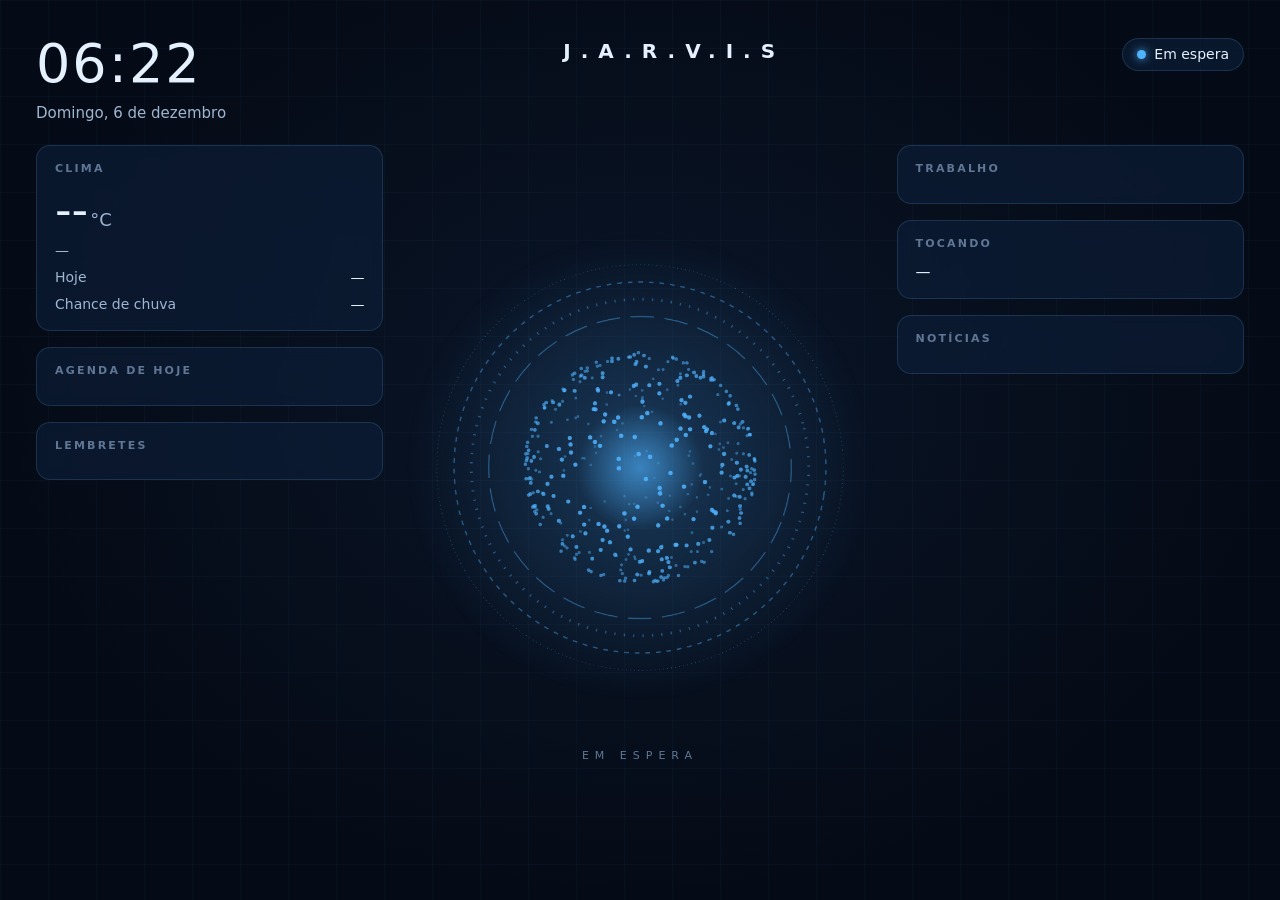
==== tela/index.html @ ed1e301d "Bom dia sem as melhorias; música volta a abrir no app do YouTube Music - tiradas as "melhorias desde" ====
<!doctype html>
<html lang="pt-BR">
<head>
<meta charset="utf-8">
<meta name="viewport" content="width=device-width, initial-scale=1">
<title>J.A.R.V.I.S</title>
<style>
  /* A tela do Jarvis. Servida por bin/tela.py em 127.0.0.1; pergunta /dados a cada meio segundo.
     Esfera no centro (a cor diz o estado), cartões em volta (acendem quando ele fala do assunto),
     legenda embaixo (a frase que está sendo falada). */
  :root {
    --fundo: #050b16;
    --fundo-2: #0a1528;
    --cartao: rgba(14, 32, 58, 0.62);
    --borda: rgba(110, 190, 255, 0.16);
    --texto: #e6f1ff;
    --texto-2: #9fb6d1;
    --texto-3: #5f7795;
    /* um tom por estado: é a única cor que significa alguma coisa na tela */
    --parado: #4fb3ff;
    --ouvindo: #2f8cff;
    --pensando: #f2b33d;
    --falando: #36d39a;
    --acento: var(--parado);
    --brilho: rgba(79, 179, 255, 0.35);
  }
  * { box-sizing: border-box; margin: 0; padding: 0; }
  html, body { height: 100%; }
  body {
    background: radial-gradient(ellipse at 50% 45%, var(--fundo-2) 0%, var(--fundo) 70%);
    color: var(--texto);
    font: 15px/1.35 "Inter", "Cantarell", "Ubuntu", system-ui, sans-serif;
    overflow: hidden;
    cursor: none;
  }
  body.ouvindo  { --acento: var(--ouvindo);  --brilho: rgba(47, 140, 255, 0.45); }
  body.pensando { --acento: var(--pensando); --brilho: rgba(242, 179, 61, 0.40); }
  body.falando  { --acento: var(--falando);  --brilho: rgba(54, 211, 154, 0.40); }

  /* grade fina de fundo, como um painel de instrumentos */
  body::before {
    content: ""; position: fixed; inset: 0; pointer-events: none;
    background-image: linear-gradient(rgba(110,190,255,.035) 1px, transparent 1px),
                      linear-gradient(90deg, rgba(110,190,255,.035) 1px, transparent 1px);
    background-size: 48px 48px;
  }

  .tela {
    position: relative; height: 100vh; padding: 28px 36px 24px;
    display: grid; gap: 22px;
    grid-template-columns: minmax(260px, 1fr) minmax(320px, 1.35fr) minmax(260px, 1fr);
    grid-template-rows: auto 1fr auto;
    grid-template-areas: "topo topo topo" "esq centro dir" "legenda legenda legenda";
  }

  /* topo: relógio à esquerda, nome no meio, estado à direita */
  .topo { grid-area: topo; display: flex; align-items: flex-start; justify-content: space-between; }
  .relogio .hora { font-size: 54px; font-weight: 200; letter-spacing: 2px; font-variant-numeric: tabular-nums; }
  .relogio .data { color: var(--texto-2); margin-top: 2px; }
  .marca { text-align: center; letter-spacing: 10px; font-weight: 300; font-size: 20px; color: var(--texto-2); padding-top: 10px; }
  .marca b { color: var(--texto); font-weight: 600; }
  .situacao { text-align: right; padding-top: 10px; }
  .chip {
    display: inline-flex; align-items: center; gap: 8px; padding: 6px 14px; border-radius: 999px;
    border: 1px solid var(--borda); background: var(--cartao); color: var(--texto); font-size: 14px;
  }
  .chip i { width: 9px; height: 9px; border-radius: 50%; background: var(--acento); box-shadow: 0 0 10px var(--acento); }
  .situacao .sub { color: var(--texto-3); font-size: 13px; margin-top: 6px; }

  .coluna { display: flex; flex-direction: column; gap: 16px; min-height: 0; }
  .esq { grid-area: esq; } .dir { grid-area: dir; }

  /* cartões */
  .cartao {
    position: relative; padding: 16px 18px; border-radius: 14px; background: var(--cartao);
    border: 1px solid var(--borda); backdrop-filter: blur(6px);
    transition: border-color .4s, box-shadow .4s, transform .4s, opacity .4s;
  }
  .cartao h3 {
    font-size: 11px; font-weight: 600; letter-spacing: 2.2px; text-transform: uppercase;
    color: var(--texto-3); margin-bottom: 10px; display: flex; justify-content: space-between;
  }
  .cartao.aceso { border-color: var(--acento); box-shadow: 0 0 0 1px var(--acento), 0 0 28px var(--brilho); transform: scale(1.025); }
  .cartao.vazio { opacity: .55; }
  .numero { font-size: 46px; font-weight: 200; line-height: 1; font-variant-numeric: tabular-nums; }
  .numero small { font-size: 18px; color: var(--texto-2); margin-left: 2px; }
  .linha { display: flex; justify-content: space-between; gap: 12px; color: var(--texto-2); margin-top: 8px; font-size: 14px; }
  .linha b { color: var(--texto); font-weight: 500; }
  ul.lista { list-style: none; display: flex; flex-direction: column; gap: 8px; }
  ul.lista li { color: var(--texto-2); font-size: 14px; display: flex; gap: 10px; }
  ul.lista li .h { color: var(--texto); font-variant-numeric: tabular-nums; min-width: 44px; }
  ul.lista li.agora .h::after { content: " ●"; color: var(--acento); }
  .noticia { color: var(--texto); font-size: 14px; padding: 8px 0; border-top: 1px solid var(--borda); }
  .noticia:first-of-type { border-top: 0; padding-top: 0; }
  .noticia span { display: block; color: var(--texto-3); font-size: 11px; letter-spacing: 1.5px; text-transform: uppercase; margin-bottom: 2px; }
  .musica { color: var(--texto); font-size: 15px; }
  .musica .onde { color: var(--texto-3); font-size: 12px; margin-top: 4px; }

  /* centro: a esfera */
  .centro { grid-area: centro; position: relative; display: grid; place-items: center; min-height: 0; }
  canvas#esfera { width: min(100%, 58vh); aspect-ratio: 1; }
  .rotulo-centro {
    position: absolute; bottom: 4%; left: 0; right: 0; text-align: center;
    color: var(--texto-3); font-size: 11px; letter-spacing: 6px; text-transform: uppercase;
  }

  /* legenda: a frase que ele está falando */
  .legenda {
    grid-area: legenda; min-height: 64px; display: grid; place-items: center; text-align: center;
    font-size: 26px; font-weight: 300; color: var(--texto); padding: 0 10%;
    text-shadow: 0 0 18px rgba(0,0,0,.6); transition: opacity .3s;
  }
  .legenda.some { opacity: 0; }

  @media (max-width: 900px) {
    .tela { grid-template-columns: 1fr; grid-template-areas: "topo" "centro" "esq" "dir" "legenda"; overflow-y: auto; height: auto; }
    body { overflow: auto; }
  }
  @media (prefers-reduced-motion: reduce) { .cartao { transition: none; } }
</style>
</head>
<body>
<div class="tela">
  <header class="topo">
    <div class="relogio"><div class="hora" id="hora">--:--</div><div class="data" id="data"></div></div>
    <div class="marca"><b>J.A.R.V.I.S</b></div>
    <div class="situacao">
      <span class="chip"><i></i><span id="estado">Em espera</span></span>
      <div class="sub" id="escuta"></div>
    </div>
  </header>

  <section class="coluna esq">
    <article class="cartao" id="c-clima" data-assunto="clima">
      <h3><span>Clima</span><span id="cidade"></span></h3>
      <div class="numero" id="temp">--<small>°C</small></div>
      <div class="linha"><span id="ceu">—</span></div>
      <div class="linha"><span>Hoje</span><b id="minmax">—</b></div>
      <div class="linha"><span>Chance de chuva</span><b id="chuva">—</b></div>
    </article>
    <article class="cartao" id="c-agenda" data-assunto="agenda">
      <h3><span>Agenda de hoje</span></h3>
      <ul class="lista" id="reunioes"></ul>
    </article>
    <article class="cartao" id="c-lembretes" data-assunto="lembretes">
      <h3><span>Lembretes</span></h3>
      <ul class="lista" id="lembretes"></ul>
    </article>
  </section>

  <section class="centro">
    <canvas id="esfera" width="800" height="800" aria-hidden="true"></canvas>
    <div class="rotulo-centro" id="rotulo">em espera</div>
  </section>

  <section class="coluna dir">
    <article class="cartao" id="c-trabalho" data-assunto="trabalho">
      <h3><span>Trabalho</span></h3>
      <ul class="lista" id="trabalho"></ul>
    </article>
    <article class="cartao" id="c-musica" data-assunto="musica">
      <h3><span>Tocando</span></h3>
      <div class="musica" id="musica">—</div>
    </article>
    <article class="cartao" id="c-noticias" data-assunto="noticias">
      <h3><span>Notícias</span><span id="melhorias"></span></h3>
      <div id="noticias"></div>
    </article>
  </section>

  <footer class="legenda some" id="legenda"></footer>
</div>

<script>
// ------------------------------------------------------------------ dados
const NOMES = { parado: "Em espera", ouvindo: "Ouvindo", pensando: "Pensando", falando: "Falando" };
// o assunto da frase falada acende o cartão; a ordem importa (a primeira que casar ganha)
const ASSUNTOS = [
  ["clima", /\b(graus?|chuva|chover|clima|temperatura|c[eé]u|nublad|ensolarad|garoa|frio|calor|guarda-chuva)/i],
  ["agenda", /\b(reuni[aã]o|reuni[õo]es|daily|planning|review|agenda|compromisso)/i],
  ["trabalho", /\b(MR|merge|thread|threads|gitlab|tarefa|tarefas|issue)/i],
  ["musica", /\b(tocando|m[uú]sica|playlist|faixa|volume)/i],
  ["noticias", /\b(not[ií]cias?|manchete|melhorias?)/i],
  ["lembretes", /\b(lembrete|lembrar|lembro|rotina)/i],
];
const $ = (id) => document.getElementById(id);
let estado = "parado";

function texto(el, valor) { if (el.textContent !== valor) el.textContent = valor; }

function lista(el, itens, vazio) {
  const html = itens.length ? itens.join("") : `<li>${vazio}</li>`;
  if (el.innerHTML !== html) el.innerHTML = html;
  el.closest(".cartao").classList.toggle("vazio", !itens.length);
}

const esc = (s) => String(s ?? "").replace(/[&<>"]/g, (c) => ({ "&": "&amp;", "<": "&lt;", ">": "&gt;", '"': "&quot;" }[c]));

function desenhar(d) {
  estado = d.estado in NOMES ? d.estado : "parado";
  document.body.className = estado;
  texto($("estado"), NOMES[estado]);
  texto($("rotulo"), estado === "parado" ? "em espera" : NOMES[estado].toLowerCase());
  texto($("escuta"), d.escuta ? "diga “Ei Jarvis”" : "escuta desligada — use o Insert");

  // legenda e cartão aceso
  const frase = estado === "falando" ? d.detalhe : "";
  texto($("legenda"), frase);
  $("legenda").classList.toggle("some", !frase);
  const assunto = frase ? (ASSUNTOS.find(([, re]) => re.test(frase)) || [null])[0] : null;
  document.querySelectorAll(".cartao").forEach((c) => c.classList.toggle("aceso", c.dataset.assunto === assunto));

  // clima
  if (d.clima) {
    const a = d.clima.agora, dia = d.clima.dias;
    texto($("cidade"), d.clima.cidade || "");
    $("temp").innerHTML = `${Math.round(a.temperature_2m)}<small>°C</small>`;
    texto($("ceu"), CEU[a.weather_code] || "");
    texto($("minmax"), `${Math.round(dia.temperature_2m_min[0])}° – ${Math.round(dia.temperature_2m_max[0])}°`);
    texto($("chuva"), `${dia.precipitation_probability_max[0]}%`);
  }
  lista($("reunioes"), (d.reunioes || []).map((r) =>
    `<li class="${r.agora ? "agora" : ""}"><span class="h">${esc(r.hora)}</span><span>${esc(r.titulo)}</span></li>`),
    "Nenhuma reunião pela frente");
  lista($("lembretes"), (d.lembretes || []).slice(0, 4).map((l) => {
    const [desc, quando] = l.split(" — ").length > 1 ? [l.slice(0, l.lastIndexOf(" — ")), l.slice(l.lastIndexOf(" — ") + 3)] : [l, ""];
    return `<li><span class="h">${esc(quando.split(" ").pop())}</span><span>${esc(desc.replace(/^(Lembrete|Rotina( \(comando\))?): /, ""))}</span></li>`;
  }), "Nenhum lembrete");
  // "MR 202 (3 thread(s) aberta(s), 1 na vez dele)" é o texto para o Claude; aqui, mais curto
  const mr = (t) => t.replace(/^MR (\d+) \((\d+) thread\(s\) aberta\(s\), (\d+) na vez dele\)$/, (_, n, a, v) =>
    `MR ${n} · ${a === "0" ? "sem threads abertas" : `${a} thread${a === "1" ? "" : "s"} aberta${a === "1" ? "" : "s"}`}${v !== "0" ? ` · ${v} esperando você` : ""}`);
  const trabalho = [...(d.mrs || []).map(mr), ...(d.reviews || []).map((r) => "Review: " + r), ...(d.tarefas || []).slice(0, 3)]
    .map((t) => `<li><span>${esc(t.replace(/ — \S+ \d{4}-\d\d-\d\d$/, ""))}</span></li>`);
  lista($("trabalho"), trabalho, "Nada pendente");
  const m = (d.tocando || "").replace(/^Está tocando /, "").replace(/^Está pausado: /, "⏸ ");
  const onde = m.match(/ no (YouTube Music|Chrome|YouTube)\.?$/);
  $("musica").innerHTML = m && !/^Não tem nada/.test(m)
    ? `${esc(m.replace(/ no (YouTube Music|Chrome|YouTube)\.?$/, ""))}<div class="onde">${esc(onde ? onde[1] : "")}</div>`
    : `<span style="color:var(--texto-3)">Nada tocando</span>`;
  const ns = (d.noticias || []).map((n) => `<div class="noticia"><span>${esc(n.tema)}</span>${esc(n.titulo)}</div>`).join("");
  if ($("noticias").innerHTML !== ns) $("noticias").innerHTML = ns || `<div class="noticia" style="color:var(--texto-3)">Sem notícias</div>`;
  texto($("melhorias"), "");
}

const CEU = { 0: "Céu limpo", 1: "Quase sem nuvens", 2: "Parcialmente nublado", 3: "Nublado", 45: "Neblina", 48: "Neblina",
  51: "Garoa fraca", 53: "Garoa", 55: "Garoa forte", 61: "Chuva fraca", 63: "Chuva", 65: "Chuva forte", 80: "Pancadas de chuva",
  81: "Pancadas de chuva", 82: "Temporal", 95: "Tempestade", 96: "Tempestade com granizo", 99: "Tempestade com granizo" };

async function buscar() {
  try {
    const r = await fetch("/dados", { cache: "no-store" });
    desenhar(await r.json());
  } catch (e) { /* servidor reiniciando: tenta de novo no próximo ciclo */ }
}
setInterval(buscar, 500);
buscar();

function relogio() {
  const agora = new Date();
  texto($("hora"), agora.toLocaleTimeString("pt-BR", { hour: "2-digit", minute: "2-digit" }));
  const data = agora.toLocaleDateString("pt-BR", { weekday: "long", day: "numeric", month: "long" });
  texto($("data"), data.charAt(0).toUpperCase() + data.slice(1));
}
setInterval(relogio, 1000);
relogio();

// ------------------------------------------------------------------ a esfera
// Anéis girando e uma nuvem de pontos numa esfera. Cada estado muda velocidade, cor e "respiração":
// parado respira devagar; ouvindo abre ondas; pensando gira rápido; falando pulsa como uma voz.
const cv = $("esfera"), ctx = cv.getContext("2d");
const W = cv.width, C = W / 2;
const PONTOS = Array.from({ length: 420 }, () => {
  const u = Math.random() * 2 - 1, t = Math.random() * Math.PI * 2;
  return [Math.sqrt(1 - u * u) * Math.cos(t), Math.sqrt(1 - u * u) * Math.sin(t), u];
});
const ANEIS = [ [0.86, 0.9, 1.2, [8, 10]], [0.78, -1.4, 2.4, [2, 14]], [0.70, 2.2, 1.0, [40, 18]], [0.94, -0.5, 0.8, [1, 6]] ];
const VEL = { parado: 0.25, ouvindo: 0.6, pensando: 1.8, falando: 0.9 };
let fase = 0, energia = 0, ondas = [];

function cor(alpha) {
  const hex = getComputedStyle(document.body).getPropertyValue("--acento").trim() || "#4fb3ff";
  const n = parseInt(hex.slice(1), 16);
  return `rgba(${n >> 16},${(n >> 8) & 255},${n & 255},${alpha})`;
}

function quadro(t) {
  const reduzir = matchMedia("(prefers-reduced-motion: reduce)").matches;
  const v = reduzir ? 0.05 : VEL[estado];
  fase += 0.012 * v;
  const alvo = estado === "falando" ? 0.55 + 0.45 * Math.abs(Math.sin(t / 110) * Math.sin(t / 47))
             : estado === "ouvindo" ? 0.5 : estado === "pensando" ? 0.35 : 0.12 + 0.06 * Math.sin(t / 900);
  energia += (alvo - energia) * 0.15;
  if (estado === "ouvindo" && !reduzir && Math.random() < 0.03) ondas.push(0);

  ctx.clearRect(0, 0, W, W);
  // halo
  const halo = ctx.createRadialGradient(C, C, W * 0.05, C, C, W * 0.5);
  halo.addColorStop(0, cor(0.18 + energia * 0.25));
  halo.addColorStop(1, cor(0));
  ctx.fillStyle = halo;
  ctx.fillRect(0, 0, W, W);

  // ondas de "ouvindo"
  ondas = ondas.filter((r) => r < 1);
  ondas.forEach((r, i) => {
    ctx.beginPath(); ctx.arc(C, C, W * (0.3 + r * 0.2), 0, Math.PI * 2);
    ctx.strokeStyle = cor(0.5 * (1 - r)); ctx.lineWidth = 2; ctx.stroke();
    ondas[i] = r + 0.012;
  });

  // anéis
  ANEIS.forEach(([raio, sentido, largura, traco]) => {
    ctx.save(); ctx.translate(C, C); ctx.rotate(fase * sentido);
    ctx.setLineDash(traco); ctx.beginPath(); ctx.arc(0, 0, W * 0.5 * raio * 0.92, 0, Math.PI * 2);
    ctx.strokeStyle = cor(0.35 + energia * 0.4); ctx.lineWidth = largura * 2; ctx.stroke(); ctx.restore();
  });

  // esfera de pontos
  const R = W * 0.24 * (1 + energia * 0.12);
  const ca = Math.cos(fase * 1.3), sa = Math.sin(fase * 1.3), cb = Math.cos(0.4), sb = Math.sin(0.4);
  for (const [x, y, z] of PONTOS) {
    const x1 = x * ca - z * sa, z1 = x * sa + z * ca;
    const y2 = y * cb - z1 * sb, z2 = y * sb + z1 * cb;
    const p = (z2 + 1.6) / 2.6;
    ctx.beginPath(); ctx.arc(C + x1 * R, C + y2 * R, 1.6 + p * 2.2, 0, Math.PI * 2);
    ctx.fillStyle = cor(0.15 + p * 0.75); ctx.fill();
  }
  // núcleo
  const nucleo = ctx.createRadialGradient(C, C, 0, C, C, R * 0.55);
  nucleo.addColorStop(0, cor(0.55 + energia * 0.4)); nucleo.addColorStop(1, cor(0));
  ctx.fillStyle = nucleo; ctx.beginPath(); ctx.arc(C, C, R * 0.55, 0, Math.PI * 2); ctx.fill();
  requestAnimationFrame(quadro);
}
requestAnimationFrame(quadro);
</script>
</body>
</html>
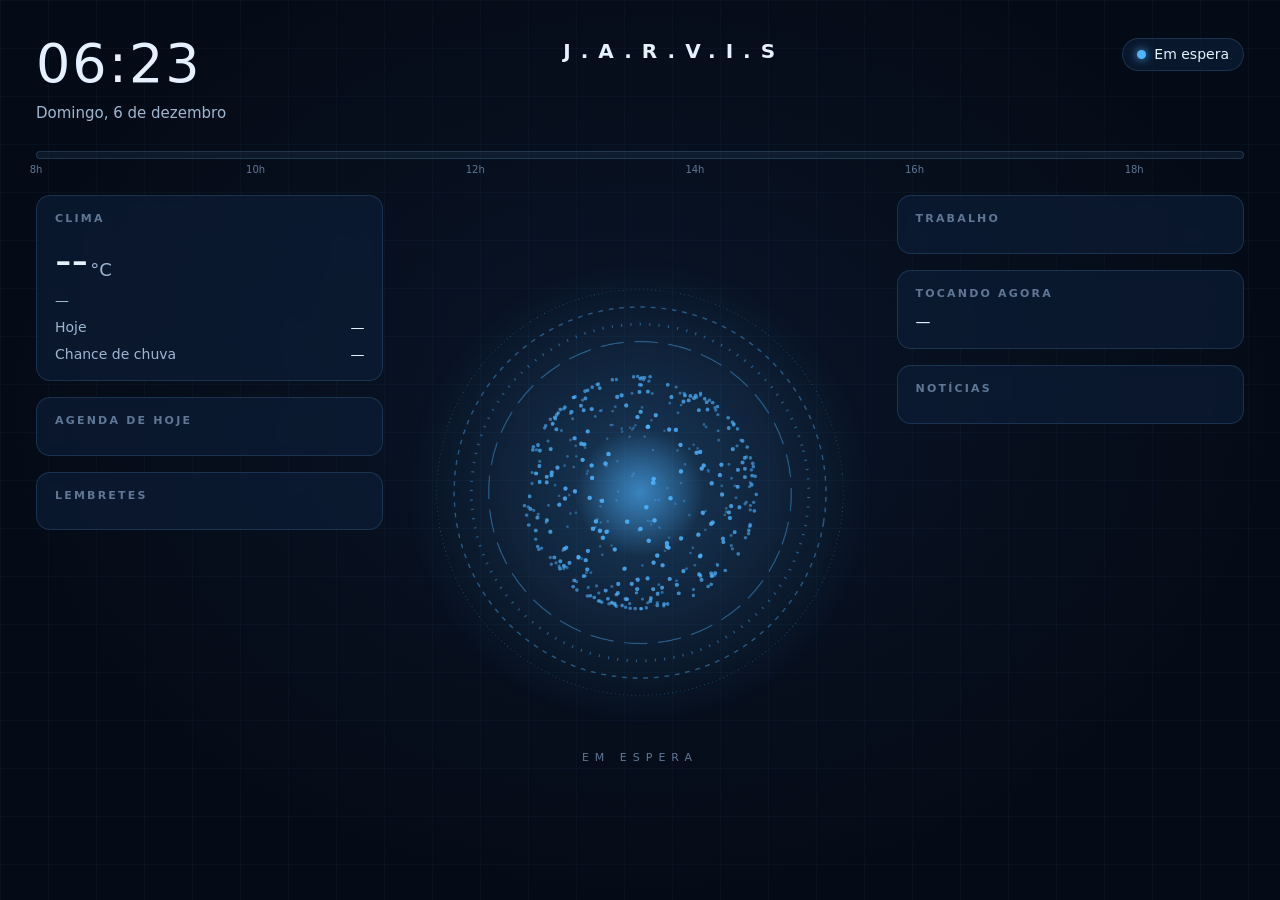
==== commit 2b5996eb: "Tela: esfera com o som real, Spotify com capa, contagem e linha do tempo - esfera: falar.py grava a " ====
--- a/tela/index.html
+++ b/tela/index.html
@@ -49,8 +49,8 @@
     position: relative; height: 100vh; padding: 28px 36px 24px;
     display: grid; gap: 22px;
     grid-template-columns: minmax(260px, 1fr) minmax(320px, 1.35fr) minmax(260px, 1fr);
-    grid-template-rows: auto 1fr auto;
-    grid-template-areas: "topo topo topo" "esq centro dir" "legenda legenda legenda";
+    grid-template-rows: auto auto 1fr auto;
+    grid-template-areas: "topo topo topo" "linha linha linha" "esq centro dir" "legenda legenda legenda";
   }
 
   /* topo: relógio à esquerda, nome no meio, estado à direita */
@@ -80,7 +80,9 @@
     font-size: 11px; font-weight: 600; letter-spacing: 2.2px; text-transform: uppercase;
     color: var(--texto-3); margin-bottom: 10px; display: flex; justify-content: space-between;
   }
-  .cartao.aceso { border-color: var(--acento); box-shadow: 0 0 0 1px var(--acento), 0 0 28px var(--brilho); transform: scale(1.025); }
+  .cartao.aceso { border-color: var(--acento); box-shadow: 0 0 0 1px var(--acento), 0 0 28px var(--brilho); transform: scale(1.04); }
+  /* enquanto ele fala de um assunto, os outros cartões recuam */
+  body.foco .cartao:not(.aceso) { opacity: .38; filter: saturate(.5); }
   .cartao.vazio { opacity: .55; }
   .numero { font-size: 46px; font-weight: 200; line-height: 1; font-variant-numeric: tabular-nums; }
   .numero small { font-size: 18px; color: var(--texto-2); margin-left: 2px; }
@@ -95,6 +97,33 @@
   .noticia span { display: block; color: var(--texto-3); font-size: 11px; letter-spacing: 1.5px; text-transform: uppercase; margin-bottom: 2px; }
   .musica { color: var(--texto); font-size: 15px; }
   .musica .onde { color: var(--texto-3); font-size: 12px; margin-top: 4px; }
+  /* tocando agora (Spotify): capa, música, progresso e a próxima */
+  .faixa { display: flex; gap: 12px; align-items: center; }
+  .faixa img { width: 64px; height: 64px; border-radius: 8px; object-fit: cover; box-shadow: 0 4px 18px rgba(0,0,0,.45); }
+  .faixa .t { color: var(--texto); font-size: 15px; font-weight: 500; line-height: 1.25; }
+  .faixa .a { color: var(--texto-2); font-size: 13px; margin-top: 2px; }
+  .barra { height: 3px; border-radius: 2px; background: rgba(110,190,255,.15); margin-top: 12px; overflow: hidden; }
+  .barra i { display: block; height: 100%; width: 0; background: var(--acento); transition: width .9s linear; }
+  .tempos { display: flex; justify-content: space-between; color: var(--texto-3); font-size: 11px; margin-top: 4px; font-variant-numeric: tabular-nums; }
+  .seguir { color: var(--texto-3); font-size: 12px; margin-top: 8px; white-space: nowrap; overflow: hidden; text-overflow: ellipsis; }
+
+  /* próxima reunião, embaixo do nome */
+  .contagem { margin-top: 8px; font-size: 13px; letter-spacing: 1px; color: var(--texto-2); }
+  .contagem b { color: var(--texto); font-weight: 500; }
+  body.reuniao-perto .contagem b { color: var(--alerta); }
+  :root { --alerta: #ff8a4c; }
+
+  /* linha do tempo do dia: reuniões, livres e o agora */
+  .linha-tempo { grid-area: linha; position: relative; height: 34px; margin-top: -6px; }
+  body.sem-linha .linha-tempo { display: none; }
+  .trilho { position: absolute; left: 0; right: 0; top: 12px; height: 8px; border-radius: 4px; background: rgba(110,190,255,.08); border: 1px solid var(--borda); }
+  .trilho .passado { position: absolute; left: 0; top: 0; bottom: 0; border-radius: 4px 0 0 4px; background: rgba(110,190,255,.10); }
+  .trilho .bloco { position: absolute; top: -3px; bottom: -3px; border-radius: 4px; background: var(--acento); opacity: .75; box-shadow: 0 0 10px var(--brilho); }
+  .trilho .bloco.foi { opacity: .3; box-shadow: none; }
+  .trilho .agora { position: absolute; top: -7px; bottom: -7px; width: 2px; background: var(--texto); box-shadow: 0 0 8px var(--texto); }
+  .marcas { position: absolute; left: 0; right: 0; top: 24px; height: 12px; color: var(--texto-3); font-size: 10px; font-variant-numeric: tabular-nums; }
+  .marcas span { position: absolute; transform: translateX(-50%); }
+  .rotulo-bloco { position: absolute; top: -4px; transform: translateX(-50%); font-size: 10px; color: var(--texto-2); white-space: nowrap; }
 
   /* centro: a esfera */
   .centro { grid-area: centro; position: relative; display: grid; place-items: center; min-height: 0; }
@@ -113,7 +142,7 @@
   .legenda.some { opacity: 0; }
 
   @media (max-width: 900px) {
-    .tela { grid-template-columns: 1fr; grid-template-areas: "topo" "centro" "esq" "dir" "legenda"; overflow-y: auto; height: auto; }
+    .tela { grid-template-columns: 1fr; grid-template-areas: "topo" "linha" "centro" "esq" "dir" "legenda"; overflow-y: auto; height: auto; }
     body { overflow: auto; }
   }
   @media (prefers-reduced-motion: reduce) { .cartao { transition: none; } }
@@ -123,12 +152,14 @@
 <div class="tela">
   <header class="topo">
     <div class="relogio"><div class="hora" id="hora">--:--</div><div class="data" id="data"></div></div>
-    <div class="marca"><b>J.A.R.V.I.S</b></div>
+    <div class="marca"><b>J.A.R.V.I.S</b><div class="contagem" id="contagem"></div></div>
     <div class="situacao">
       <span class="chip"><i></i><span id="estado">Em espera</span></span>
       <div class="sub" id="escuta"></div>
     </div>
   </header>
+
+  <div class="linha-tempo" id="linha-tempo"><div class="trilho" id="trilho"></div><div class="marcas" id="marcas"></div></div>
 
   <section class="coluna esq">
     <article class="cartao" id="c-clima" data-assunto="clima">
@@ -159,7 +190,13 @@
       <ul class="lista" id="trabalho"></ul>
     </article>
     <article class="cartao" id="c-musica" data-assunto="musica">
-      <h3><span>Tocando</span></h3>
+      <h3><span>Tocando agora</span><span id="m-onde"></span></h3>
+      <div id="m-spotify" hidden>
+        <div class="faixa"><img id="m-capa" alt=""><div><div class="t" id="m-titulo"></div><div class="a" id="m-artista"></div></div></div>
+        <div class="barra"><i id="m-barra"></i></div>
+        <div class="tempos"><span id="m-pos"></span><span id="m-dur"></span></div>
+        <div class="seguir" id="m-proxima"></div>
+      </div>
       <div class="musica" id="musica">—</div>
     </article>
     <article class="cartao" id="c-noticias" data-assunto="noticias">
@@ -179,12 +216,22 @@
   ["clima", /\b(graus?|chuva|chover|clima|temperatura|c[eé]u|nublad|ensolarad|garoa|frio|calor|guarda-chuva)/i],
   ["agenda", /\b(reuni[aã]o|reuni[õo]es|daily|planning|review|agenda|compromisso)/i],
   ["trabalho", /\b(MR|merge|thread|threads|gitlab|tarefa|tarefas|issue)/i],
-  ["musica", /\b(tocando|m[uú]sica|playlist|faixa|volume)/i],
+  ["musica", /\b(tocando|m[uú]sica|playlist|faixa|volume|ouvir|tocar)/i],
   ["noticias", /\b(not[ií]cias?|manchete|melhorias?)/i],
   ["lembretes", /\b(lembrete|lembrar|lembro|rotina)/i],
 ];
 const $ = (id) => document.getElementById(id);
 let estado = "parado";
+// o assunto fica aceso entre uma frase e outra (as notícias não repetem "notícia" a cada manchete);
+// dentro das notícias, só a música (a oferta do fim do bom dia) troca o assunto
+let assuntoFixo = null, ultimaFala = 0, dados = {}, musicaAtual = null;
+const SEM_LINHA = new URLSearchParams(location.search).has("sem-linha");
+
+function classesDoCorpo() {
+  const perto = document.body.dataset.perto === "1";
+  document.body.className = [estado, assuntoFixo ? "foco" : "", perto ? "reuniao-perto" : "", SEM_LINHA ? "sem-linha" : ""]
+    .filter(Boolean).join(" ");
+}
 
 function texto(el, valor) { if (el.textContent !== valor) el.textContent = valor; }
 
@@ -197,8 +244,8 @@
 const esc = (s) => String(s ?? "").replace(/[&<>"]/g, (c) => ({ "&": "&amp;", "<": "&lt;", ">": "&gt;", '"': "&quot;" }[c]));
 
 function desenhar(d) {
+  dados = d;
   estado = d.estado in NOMES ? d.estado : "parado";
-  document.body.className = estado;
   texto($("estado"), NOMES[estado]);
   texto($("rotulo"), estado === "parado" ? "em espera" : NOMES[estado].toLowerCase());
   texto($("escuta"), d.escuta ? "diga “Ei Jarvis”" : "escuta desligada — use o Insert");
@@ -207,8 +254,16 @@
   const frase = estado === "falando" ? d.detalhe : "";
   texto($("legenda"), frase);
   $("legenda").classList.toggle("some", !frase);
-  const assunto = frase ? (ASSUNTOS.find(([, re]) => re.test(frase)) || [null])[0] : null;
-  document.querySelectorAll(".cartao").forEach((c) => c.classList.toggle("aceso", c.dataset.assunto === assunto));
+  if (frase) {
+    const candidatos = ASSUNTOS.filter(([nome]) => assuntoFixo !== "noticias" || nome === "musica");
+    const achado = candidatos.find(([, re]) => re.test(frase));
+    if (achado) assuntoFixo = achado[0];
+    ultimaFala = Date.now();
+  } else if (Date.now() - ultimaFala > 2500) {
+    assuntoFixo = null;
+  }
+  document.querySelectorAll(".cartao").forEach((c) => c.classList.toggle("aceso", c.dataset.assunto === assuntoFixo));
+  classesDoCorpo();
 
   // clima
   if (d.clima) {
@@ -232,6 +287,19 @@
   const trabalho = [...(d.mrs || []).map(mr), ...(d.reviews || []).map((r) => "Review: " + r), ...(d.tarefas || []).slice(0, 3)]
     .map((t) => `<li><span>${esc(t.replace(/ — \S+ \d{4}-\d\d-\d\d$/, ""))}</span></li>`);
   lista($("trabalho"), trabalho, "Nada pendente");
+  musicaAtual = d.musica;
+  $("m-spotify").hidden = !d.musica;
+  $("musica").hidden = !!d.musica;
+  if (d.musica) {
+    if ($("m-capa").getAttribute("src") !== d.musica.capa) $("m-capa").src = d.musica.capa;
+    texto($("m-titulo"), (d.musica.tocando ? "" : "⏸ ") + d.musica.titulo);
+    texto($("m-artista"), d.musica.artista);
+    texto($("m-proxima"), d.musica.proxima ? `A seguir: ${d.musica.proxima}` : "");
+    texto($("m-onde"), "Spotify");
+    progresso();
+  } else {
+    texto($("m-onde"), "");
+  }
   const m = (d.tocando || "").replace(/^Está tocando /, "").replace(/^Está pausado: /, "⏸ ");
   const onde = m.match(/ no (YouTube Music|Chrome|YouTube)\.?$/);
   $("musica").innerHTML = m && !/^Não tem nada/.test(m)
@@ -255,7 +323,56 @@
 setInterval(buscar, 500);
 buscar();
 
+const mmss = (ms) => `${Math.floor(ms / 60000)}:${String(Math.floor(ms / 1000) % 60).padStart(2, "0")}`;
+function progresso() {
+  const m = musicaAtual;
+  if (!m || !m.duracao_ms) return;
+  const pos = Math.min(m.duracao_ms, m.progresso_ms + (m.tocando ? Date.now() - m.quando * 1000 : 0));
+  $("m-barra").style.width = `${(100 * pos) / m.duracao_ms}%`;
+  texto($("m-pos"), mmss(pos));
+  texto($("m-dur"), mmss(m.duracao_ms));
+}
+
+const curto = (t) => String(t || "").split(" - ")[0];
+function contagem() {
+  const agora = Date.now(), dia = dados.dia || [];
+  const atual = dia.find((r) => Date.parse(r.inicio) <= agora && agora < Date.parse(r.fim));
+  const prox = dia.find((r) => Date.parse(r.inicio) > agora);
+  let html = "", perto = false;
+  if (atual) {
+    html = `<b>${esc(curto(atual.titulo))}</b> agora`;
+  } else if (prox) {
+    const min = Math.ceil((Date.parse(prox.inicio) - agora) / 60000);
+    perto = min <= 5;
+    html = min <= 120 ? `<b>${esc(curto(prox.titulo))}</b> em ${min} min` : `<b>${esc(curto(prox.titulo))}</b> às ${prox.inicio.slice(11, 16)}`;
+    if (perto) html += ` · diga “entrar na reunião”`;
+  }
+  if ($("contagem").innerHTML !== html) $("contagem").innerHTML = html;
+  if (document.body.dataset.perto !== (perto ? "1" : "0")) { document.body.dataset.perto = perto ? "1" : "0"; classesDoCorpo(); }
+}
+
+function linhaDoTempo() {
+  if (SEM_LINHA) return;
+  const dia = dados.dia || [], hoje = new Date(), h = (iso) => { const d = new Date(iso); return d.getHours() + d.getMinutes() / 60; };
+  const ini = Math.min(8, ...dia.map((r) => Math.floor(h(r.inicio)))), fim = Math.max(19, ...dia.map((r) => Math.ceil(h(r.fim))));
+  const pct = (x) => `${(100 * (x - ini)) / (fim - ini)}%`, agora = hoje.getHours() + hoje.getMinutes() / 60;
+  let html = `<div class="passado" style="width:${pct(Math.max(ini, Math.min(fim, agora)))}"></div>`;
+  for (const r of dia) {
+    const a = h(r.inicio), b = h(r.fim), foi = Date.parse(r.fim) < Date.now();
+    html += `<div class="bloco ${foi ? "foi" : ""}" style="left:${pct(a)};width:calc(${pct(b)} - ${pct(a)})" title="${esc(r.titulo)}"></div>`;
+    html += `<div class="rotulo-bloco" style="left:${pct((a + b) / 2)};top:-16px">${esc(curto(r.titulo))}</div>`;
+  }
+  if (agora >= ini && agora <= fim) html += `<div class="agora" style="left:${pct(agora)}"></div>`;
+  if ($("trilho").innerHTML !== html) $("trilho").innerHTML = html;
+  let marcas = "";
+  for (let x = ini; x <= fim; x += 2) marcas += `<span style="left:${pct(x)}">${x}h</span>`;
+  if ($("marcas").innerHTML !== marcas) $("marcas").innerHTML = marcas;
+}
+
 function relogio() {
+  progresso();
+  contagem();
+  linhaDoTempo();
   const agora = new Date();
   texto($("hora"), agora.toLocaleTimeString("pt-BR", { hour: "2-digit", minute: "2-digit" }));
   const data = agora.toLocaleDateString("pt-BR", { weekday: "long", day: "numeric", month: "long" });
@@ -275,7 +392,13 @@
 });
 const ANEIS = [ [0.86, 0.9, 1.2, [8, 10]], [0.78, -1.4, 2.4, [2, 14]], [0.70, 2.2, 1.0, [40, 18]], [0.94, -0.5, 0.8, [1, 6]] ];
 const VEL = { parado: 0.25, ouvindo: 0.6, pensando: 1.8, falando: 0.9 };
-let fase = 0, energia = 0, ondas = [];
+let fase = 0, energia = 0, ondas = [], nivelReal = { voz: null, mic: null };
+// o volume de verdade: a curva da frase que toca (falando) e o microfone (ouvindo)
+async function buscarNivel() {
+  if (estado !== "falando" && estado !== "ouvindo") { nivelReal = { voz: null, mic: null }; return; }
+  try { nivelReal = await (await fetch("/nivel", { cache: "no-store" })).json(); } catch (e) { /* tenta no próximo */ }
+}
+setInterval(buscarNivel, 60);
 
 function cor(alpha) {
   const hex = getComputedStyle(document.body).getPropertyValue("--acento").trim() || "#4fb3ff";
@@ -287,10 +410,13 @@
   const reduzir = matchMedia("(prefers-reduced-motion: reduce)").matches;
   const v = reduzir ? 0.05 : VEL[estado];
   fase += 0.012 * v;
-  const alvo = estado === "falando" ? 0.55 + 0.45 * Math.abs(Math.sin(t / 110) * Math.sin(t / 47))
+  const real = estado === "falando" ? nivelReal.voz : estado === "ouvindo" ? nivelReal.mic : null;
+  const alvo = real != null ? 0.2 + 0.8 * real
+             : estado === "falando" ? 0.55 + 0.45 * Math.abs(Math.sin(t / 110) * Math.sin(t / 47))
              : estado === "ouvindo" ? 0.5 : estado === "pensando" ? 0.35 : 0.12 + 0.06 * Math.sin(t / 900);
-  energia += (alvo - energia) * 0.15;
-  if (estado === "ouvindo" && !reduzir && Math.random() < 0.03) ondas.push(0);
+  energia += (alvo - energia) * (real != null ? 0.4 : 0.15);
+  // ouvindo: uma onda nova a cada pico da sua voz (sem nível, de vez em quando, como antes)
+  if (estado === "ouvindo" && !reduzir && (real != null ? real > 0.45 && Math.random() < 0.25 : Math.random() < 0.03)) ondas.push(0);
 
   ctx.clearRect(0, 0, W, W);
   // halo
@@ -315,8 +441,14 @@
     ctx.strokeStyle = cor(0.35 + energia * 0.4); ctx.lineWidth = largura * 2; ctx.stroke(); ctx.restore();
   });
 
+  // reunião em 5 minutos: um anel laranja pulsando por fora
+  if (document.body.dataset.perto === "1") {
+    ctx.beginPath(); ctx.arc(C, C, W * 0.475, 0, Math.PI * 2);
+    ctx.strokeStyle = `rgba(255,138,76,${0.35 + 0.35 * Math.abs(Math.sin(t / 500))})`; ctx.lineWidth = 6; ctx.stroke();
+  }
+
   // esfera de pontos
-  const R = W * 0.24 * (1 + energia * 0.12);
+  const R = W * 0.24 * (1 + energia * 0.18);
   const ca = Math.cos(fase * 1.3), sa = Math.sin(fase * 1.3), cb = Math.cos(0.4), sb = Math.sin(0.4);
   for (const [x, y, z] of PONTOS) {
     const x1 = x * ca - z * sa, z1 = x * sa + z * ca;
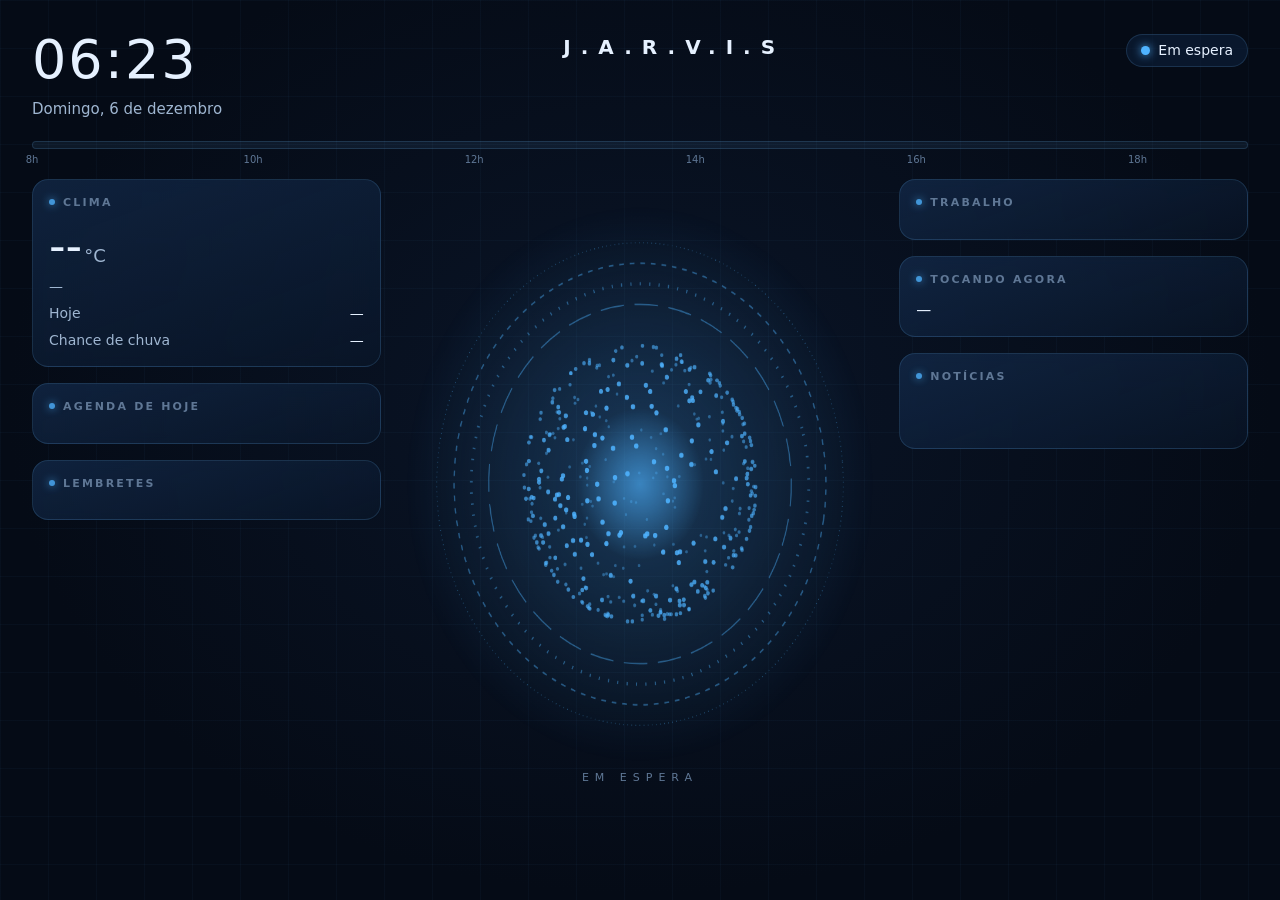
==== commit ef271274: "Tela: cabe no notebook (768 px), acabamento e abre no monitor maior - colunas no espaço que sobra: n" ====
--- a/tela/index.html
+++ b/tela/index.html
@@ -46,10 +46,10 @@
   }
 
   .tela {
-    position: relative; height: 100vh; padding: 28px 36px 24px;
-    display: grid; gap: 22px;
+    position: relative; height: 100vh; padding: 24px 32px 16px;
+    display: grid; gap: 16px 24px;
     grid-template-columns: minmax(260px, 1fr) minmax(320px, 1.35fr) minmax(260px, 1fr);
-    grid-template-rows: auto auto 1fr auto;
+    grid-template-rows: auto auto minmax(0, 1fr) auto;
     grid-template-areas: "topo topo topo" "linha linha linha" "esq centro dir" "legenda legenda legenda";
   }
 
@@ -67,20 +67,30 @@
   .chip i { width: 9px; height: 9px; border-radius: 50%; background: var(--acento); box-shadow: 0 0 10px var(--acento); }
   .situacao .sub { color: var(--texto-3); font-size: 13px; margin-top: 6px; }
 
-  .coluna { display: flex; flex-direction: column; gap: 16px; min-height: 0; }
+  /* a folga em volta deixa o brilho do cartão aceso aparecer sem ser cortado pela coluna */
+  .coluna { display: flex; flex-direction: column; gap: 16px; min-height: 0; overflow: hidden; padding: 16px; margin: -16px; }
+  .coluna .cartao { flex: 0 0 auto; }
+  /* as notícias ocupam o que sobra e somem num degradê em vez de serem cortadas */
+  .coluna .cartao.estica { flex: 0 1 auto; min-height: 96px; overflow: hidden; }
+  .cartao.estica .conteudo { -webkit-mask-image: linear-gradient(#000 calc(100% - 32px), transparent); mask-image: linear-gradient(#000 calc(100% - 32px), transparent); }
   .esq { grid-area: esq; } .dir { grid-area: dir; }
 
   /* cartões */
   .cartao {
-    position: relative; padding: 16px 18px; border-radius: 14px; background: var(--cartao);
+    position: relative; padding: 16px; border-radius: 16px;
+    background: linear-gradient(160deg, rgba(20, 44, 78, 0.70), rgba(10, 24, 44, 0.55));
     border: 1px solid var(--borda); backdrop-filter: blur(6px);
     transition: border-color .4s, box-shadow .4s, transform .4s, opacity .4s;
   }
   .cartao h3 {
     font-size: 11px; font-weight: 600; letter-spacing: 2.2px; text-transform: uppercase;
-    color: var(--texto-3); margin-bottom: 10px; display: flex; justify-content: space-between;
-  }
-  .cartao.aceso { border-color: var(--acento); box-shadow: 0 0 0 1px var(--acento), 0 0 28px var(--brilho); transform: scale(1.04); }
+    color: var(--texto-3); margin-bottom: 12px; display: flex; justify-content: space-between; align-items: center;
+  }
+  .cartao h3 > span:first-child::before {
+    content: ""; display: inline-block; width: 6px; height: 6px; border-radius: 50%; margin-right: 8px;
+    background: var(--acento); box-shadow: 0 0 8px var(--acento); vertical-align: 1px; opacity: .8;
+  }
+  .cartao.aceso { border-color: var(--acento); box-shadow: 0 0 0 1px var(--acento), 0 0 16px var(--brilho); transform: scale(1.02); }
   /* enquanto ele fala de um assunto, os outros cartões recuam */
   body.foco .cartao:not(.aceso) { opacity: .38; filter: saturate(.5); }
   .cartao.vazio { opacity: .55; }
@@ -89,10 +99,12 @@
   .linha { display: flex; justify-content: space-between; gap: 12px; color: var(--texto-2); margin-top: 8px; font-size: 14px; }
   .linha b { color: var(--texto); font-weight: 500; }
   ul.lista { list-style: none; display: flex; flex-direction: column; gap: 8px; }
-  ul.lista li { color: var(--texto-2); font-size: 14px; display: flex; gap: 10px; }
+  ul.lista li { color: var(--texto-2); font-size: 14px; display: flex; gap: 8px; min-width: 0; }
+  ul.lista li > span:last-child { overflow: hidden; text-overflow: ellipsis; white-space: nowrap; min-width: 0; }
   ul.lista li .h { color: var(--texto); font-variant-numeric: tabular-nums; min-width: 44px; }
   ul.lista li.agora .h::after { content: " ●"; color: var(--acento); }
-  .noticia { color: var(--texto); font-size: 14px; padding: 8px 0; border-top: 1px solid var(--borda); }
+  .noticia { color: var(--texto); font-size: 14px; padding: 8px 0; border-top: 1px solid var(--borda);
+             display: -webkit-box; -webkit-line-clamp: 3; -webkit-box-orient: vertical; overflow: hidden; }
   .noticia:first-of-type { border-top: 0; padding-top: 0; }
   .noticia span { display: block; color: var(--texto-3); font-size: 11px; letter-spacing: 1.5px; text-transform: uppercase; margin-bottom: 2px; }
   .musica { color: var(--texto); font-size: 15px; }
@@ -100,8 +112,9 @@
   /* tocando agora (Spotify): capa, música, progresso e a próxima */
   .faixa { display: flex; gap: 12px; align-items: center; }
   .faixa img { width: 64px; height: 64px; border-radius: 8px; object-fit: cover; box-shadow: 0 4px 18px rgba(0,0,0,.45); }
-  .faixa .t { color: var(--texto); font-size: 15px; font-weight: 500; line-height: 1.25; }
-  .faixa .a { color: var(--texto-2); font-size: 13px; margin-top: 2px; }
+  .faixa > div { min-width: 0; }
+  .faixa .t { color: var(--texto); font-size: 15px; font-weight: 500; line-height: 1.25; overflow: hidden; text-overflow: ellipsis; white-space: nowrap; }
+  .faixa .a { color: var(--texto-2); font-size: 13px; margin-top: 4px; overflow: hidden; text-overflow: ellipsis; white-space: nowrap; }
   .barra { height: 3px; border-radius: 2px; background: rgba(110,190,255,.15); margin-top: 12px; overflow: hidden; }
   .barra i { display: block; height: 100%; width: 0; background: var(--acento); transition: width .9s linear; }
   .tempos { display: flex; justify-content: space-between; color: var(--texto-3); font-size: 11px; margin-top: 4px; font-variant-numeric: tabular-nums; }
@@ -123,20 +136,39 @@
   .trilho .agora { position: absolute; top: -7px; bottom: -7px; width: 2px; background: var(--texto); box-shadow: 0 0 8px var(--texto); }
   .marcas { position: absolute; left: 0; right: 0; top: 24px; height: 12px; color: var(--texto-3); font-size: 10px; font-variant-numeric: tabular-nums; }
   .marcas span { position: absolute; transform: translateX(-50%); }
-  .rotulo-bloco { position: absolute; top: -4px; transform: translateX(-50%); font-size: 10px; color: var(--texto-2); white-space: nowrap; }
+  .rotulo-bloco { position: absolute; top: -16px; transform: translateX(-50%); font-size: 10px; color: var(--texto-2); white-space: nowrap; }
+  .rotulo-bloco.inicio { transform: none; } .rotulo-bloco.fim { transform: translateX(-100%); }
+
+  /* tela baixa (o notebook, 768 px): tudo um pouco menor para caber sem cortar */
+  @media (max-height: 820px) {
+    .tela { padding: 16px 24px 8px; gap: 8px 16px; }
+    .relogio .hora { font-size: 40px; }
+    .relogio .data { font-size: 13px; }
+    .marca { font-size: 16px; letter-spacing: 8px; padding-top: 4px; }
+    .situacao { padding-top: 4px; }
+    .coluna { gap: 8px; }
+    .cartao { padding: 12px 16px; border-radius: 12px; }
+    .cartao h3 { margin-bottom: 8px; }
+    .numero { font-size: 36px; }
+    .linha { margin-top: 4px; font-size: 13px; }
+    ul.lista { gap: 4px; }
+    ul.lista li { font-size: 13px; }
+    .noticia { font-size: 13px; padding: 4px 0; -webkit-line-clamp: 2; }
+    .faixa img { width: 48px; height: 48px; }
+    .barra { margin-top: 8px; }
+    .seguir { margin-top: 4px; }
+    .legenda { min-height: 44px; }
+  }
 
   /* centro: a esfera */
-  .centro { grid-area: centro; position: relative; display: grid; place-items: center; min-height: 0; }
-  canvas#esfera { width: min(100%, 58vh); aspect-ratio: 1; }
-  .rotulo-centro {
-    position: absolute; bottom: 4%; left: 0; right: 0; text-align: center;
-    color: var(--texto-3); font-size: 11px; letter-spacing: 6px; text-transform: uppercase;
-  }
+  .centro { grid-area: centro; position: relative; display: flex; flex-direction: column; align-items: center; justify-content: center; min-height: 0; gap: 8px; }
+  canvas#esfera { flex: 0 1 auto; height: min(100%, 62vh); max-width: 100%; aspect-ratio: 1; min-height: 0; }
+  .rotulo-centro { flex: 0 0 auto; color: var(--texto-3); font-size: 11px; letter-spacing: 6px; text-transform: uppercase; }
 
   /* legenda: a frase que ele está falando */
   .legenda {
-    grid-area: legenda; min-height: 64px; display: grid; place-items: center; text-align: center;
-    font-size: 26px; font-weight: 300; color: var(--texto); padding: 0 10%;
+    grid-area: legenda; min-height: 56px; display: grid; place-items: center; text-align: center;
+    font-size: clamp(18px, 1.9vw, 26px); font-weight: 300; color: var(--texto); padding: 0 12%;
     text-shadow: 0 0 18px rgba(0,0,0,.6); transition: opacity .3s;
   }
   .legenda.some { opacity: 0; }
@@ -199,9 +231,9 @@
       </div>
       <div class="musica" id="musica">—</div>
     </article>
-    <article class="cartao" id="c-noticias" data-assunto="noticias">
+    <article class="cartao estica" id="c-noticias" data-assunto="noticias">
       <h3><span>Notícias</span><span id="melhorias"></span></h3>
-      <div id="noticias"></div>
+      <div class="conteudo" id="noticias"></div>
     </article>
   </section>
 
@@ -353,14 +385,17 @@
 
 function linhaDoTempo() {
   if (SEM_LINHA) return;
-  const dia = dados.dia || [], hoje = new Date(), h = (iso) => { const d = new Date(iso); return d.getHours() + d.getMinutes() / 60; };
+  const dia = dados.dia || [], hoje = new Date();
+  // hora do dia em número (13.75 = 13h45); o que passa da meia-noite conta como 24h
+  const h = (iso) => { const d = new Date(iso); return d.toDateString() !== hoje.toDateString() && d > hoje ? 24 : d.getHours() + d.getMinutes() / 60; };
   const ini = Math.min(8, ...dia.map((r) => Math.floor(h(r.inicio)))), fim = Math.max(19, ...dia.map((r) => Math.ceil(h(r.fim))));
   const pct = (x) => `${(100 * (x - ini)) / (fim - ini)}%`, agora = hoje.getHours() + hoje.getMinutes() / 60;
   let html = `<div class="passado" style="width:${pct(Math.max(ini, Math.min(fim, agora)))}"></div>`;
   for (const r of dia) {
     const a = h(r.inicio), b = h(r.fim), foi = Date.parse(r.fim) < Date.now();
     html += `<div class="bloco ${foi ? "foi" : ""}" style="left:${pct(a)};width:calc(${pct(b)} - ${pct(a)})" title="${esc(r.titulo)}"></div>`;
-    html += `<div class="rotulo-bloco" style="left:${pct((a + b) / 2)};top:-16px">${esc(curto(r.titulo))}</div>`;
+    const meio = (a + b) / 2, lado = (meio - ini) / (fim - ini) < 0.06 ? "inicio" : (meio - ini) / (fim - ini) > 0.94 ? "fim" : "";
+    html += `<div class="rotulo-bloco ${lado}" style="left:${pct(lado === "inicio" ? a : lado === "fim" ? b : meio)}">${esc(curto(r.titulo))}</div>`;
   }
   if (agora >= ini && agora <= fim) html += `<div class="agora" style="left:${pct(agora)}"></div>`;
   if ($("trilho").innerHTML !== html) $("trilho").innerHTML = html;
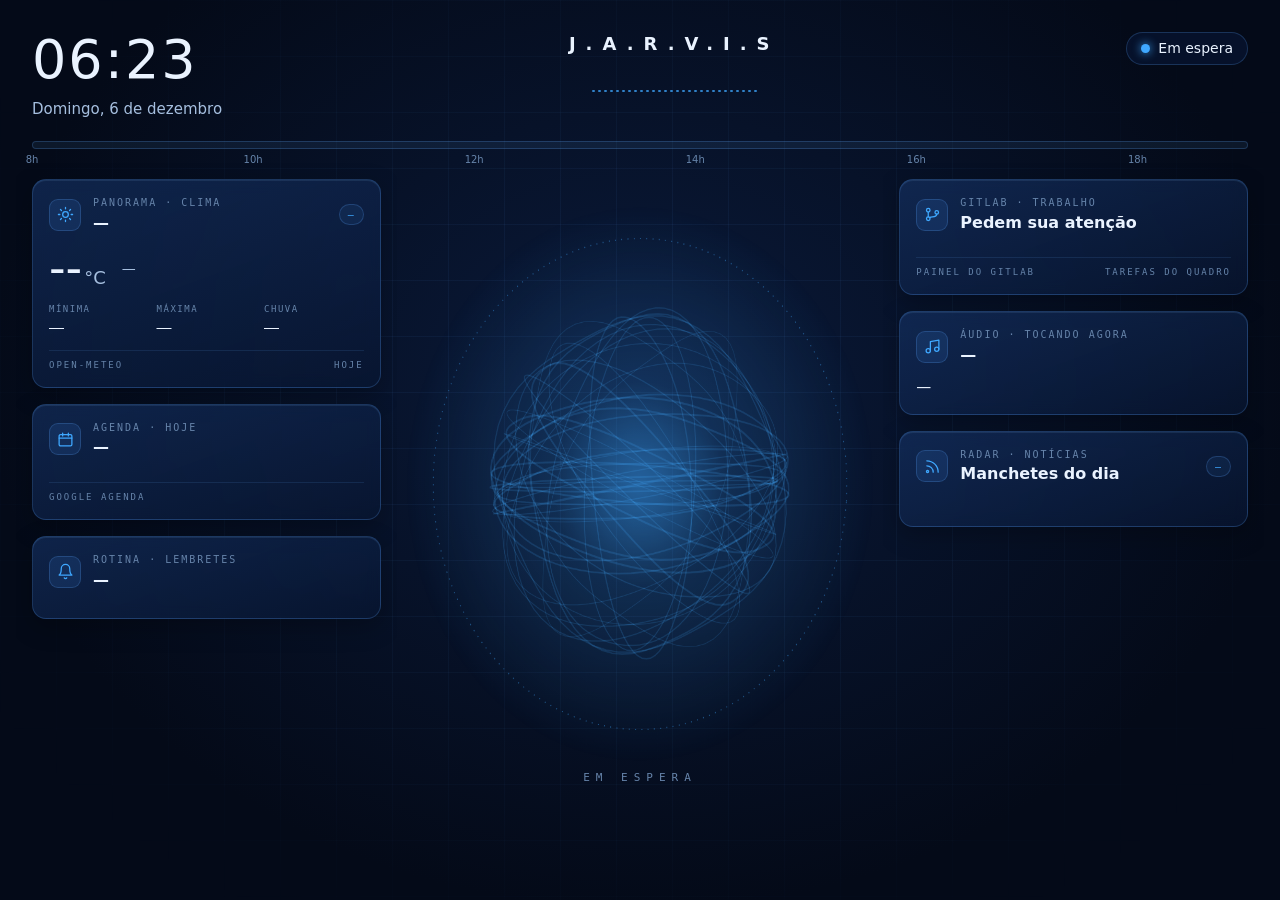
==== commit 1375743c: "Tela no estilo do vídeo: palco no bom dia, esfera de linhas de luz - modo palco (só no bom dia; jarv" ====
--- a/tela/index.html
+++ b/tela/index.html
@@ -6,43 +6,50 @@
 <title>J.A.R.V.I.S</title>
 <style>
   /* A tela do Jarvis. Servida por bin/tela.py em 127.0.0.1; pergunta /dados a cada meio segundo.
-     Esfera no centro (a cor diz o estado), cartões em volta (acendem quando ele fala do assunto),
-     legenda embaixo (a frase que está sendo falada). */
+     Dois modos:
+     - painel: esfera no centro, cartões em volta (acendem quando ele fala do assunto), legenda embaixo;
+     - palco (só no bom dia): os cartões laterais saem e cada assunto entra grande no centro, por cima
+       da esfera; quando ele muda de assunto, o cartão anterior desce para a fileira de baixo. */
   :root {
-    --fundo: #050b16;
-    --fundo-2: #0a1528;
-    --cartao: rgba(14, 32, 58, 0.62);
-    --borda: rgba(110, 190, 255, 0.16);
-    --texto: #e6f1ff;
-    --texto-2: #9fb6d1;
-    --texto-3: #5f7795;
+    --fundo: #040a18;
+    --fundo-2: #0a1a3a;
+    --cartao-1: rgba(22, 52, 104, 0.62);
+    --cartao-2: rgba(8, 22, 50, 0.72);
+    --borda: rgba(96, 170, 255, 0.22);
+    --texto: #eaf3ff;
+    --texto-2: #a6bfdf;
+    --texto-3: #6684aa;
     /* um tom por estado: é a única cor que significa alguma coisa na tela */
-    --parado: #4fb3ff;
+    --parado: #3fa8ff;
     --ouvindo: #2f8cff;
     --pensando: #f2b33d;
-    --falando: #36d39a;
+    --falando: #46c8ff;
+    --alerta: #ff8a4c;
     --acento: var(--parado);
-    --brilho: rgba(79, 179, 255, 0.35);
+    --brilho: rgba(63, 168, 255, 0.40);
+    --mono: "JetBrains Mono", "DejaVu Sans Mono", "Ubuntu Mono", ui-monospace, monospace;
   }
   * { box-sizing: border-box; margin: 0; padding: 0; }
   html, body { height: 100%; }
   body {
-    background: radial-gradient(ellipse at 50% 45%, var(--fundo-2) 0%, var(--fundo) 70%);
+    background: radial-gradient(ellipse at 50% 42%, var(--fundo-2) 0%, var(--fundo) 72%);
     color: var(--texto);
     font: 15px/1.35 "Inter", "Cantarell", "Ubuntu", system-ui, sans-serif;
     overflow: hidden;
     cursor: none;
   }
-  body.ouvindo  { --acento: var(--ouvindo);  --brilho: rgba(47, 140, 255, 0.45); }
+  body.ouvindo  { --acento: var(--ouvindo);  --brilho: rgba(47, 140, 255, 0.50); }
   body.pensando { --acento: var(--pensando); --brilho: rgba(242, 179, 61, 0.40); }
-  body.falando  { --acento: var(--falando);  --brilho: rgba(54, 211, 154, 0.40); }
-
-  /* grade fina de fundo, como um painel de instrumentos */
+  body.falando  { --acento: var(--falando);  --brilho: rgba(70, 200, 255, 0.45); }
+
+  /* grade de fundo, como uma prancheta de projeto */
   body::before {
     content: ""; position: fixed; inset: 0; pointer-events: none;
-    background-image: linear-gradient(rgba(110,190,255,.035) 1px, transparent 1px),
-                      linear-gradient(90deg, rgba(110,190,255,.035) 1px, transparent 1px);
-    background-size: 48px 48px;
+    background-image: linear-gradient(rgba(96,170,255,.06) 1px, transparent 1px),
+                      linear-gradient(90deg, rgba(96,170,255,.06) 1px, transparent 1px);
+    background-size: 56px 56px;
+    -webkit-mask-image: radial-gradient(ellipse at 50% 45%, #000 30%, transparent 85%);
+    mask-image: radial-gradient(ellipse at 50% 45%, #000 30%, transparent 85%);
   }
 
   .tela {
@@ -53,81 +60,95 @@
     grid-template-areas: "topo topo topo" "linha linha linha" "esq centro dir" "legenda legenda legenda";
   }
 
-  /* topo: relógio à esquerda, nome no meio, estado à direita */
+  /* topo: relógio, nome + estado no meio, chip à direita */
   .topo { grid-area: topo; display: flex; align-items: flex-start; justify-content: space-between; }
   .relogio .hora { font-size: 54px; font-weight: 200; letter-spacing: 2px; font-variant-numeric: tabular-nums; }
   .relogio .data { color: var(--texto-2); margin-top: 2px; }
-  .marca { text-align: center; letter-spacing: 10px; font-weight: 300; font-size: 20px; color: var(--texto-2); padding-top: 10px; }
-  .marca b { color: var(--texto); font-weight: 600; }
-  .situacao { text-align: right; padding-top: 10px; }
+  .marca { text-align: center; padding-top: 8px; }
+  .marca .nome { letter-spacing: 10px; font-weight: 600; font-size: 18px; color: var(--texto); }
+  .marca .fala { font-family: var(--mono); font-size: 13px; letter-spacing: 6px; color: var(--acento); margin-top: 8px;
+                 text-shadow: 0 0 10px var(--brilho); min-height: 16px; text-transform: uppercase; }
+  .onda { display: flex; gap: 3px; justify-content: center; align-items: center; height: 14px; margin-top: 4px; }
+  .onda i { width: 3px; height: 2px; border-radius: 2px; background: var(--acento); opacity: .75; transition: height .08s linear; }
+  .contagem { margin-top: 8px; font-size: 13px; letter-spacing: 1px; color: var(--texto-2); }
+  .contagem b { color: var(--texto); font-weight: 500; }
+  body.reuniao-perto .contagem b { color: var(--alerta); }
+  .situacao { text-align: right; padding-top: 8px; }
   .chip {
     display: inline-flex; align-items: center; gap: 8px; padding: 6px 14px; border-radius: 999px;
-    border: 1px solid var(--borda); background: var(--cartao); color: var(--texto); font-size: 14px;
+    border: 1px solid var(--borda); background: var(--cartao-2); color: var(--texto); font-size: 14px;
   }
   .chip i { width: 9px; height: 9px; border-radius: 50%; background: var(--acento); box-shadow: 0 0 10px var(--acento); }
-  .situacao .sub { color: var(--texto-3); font-size: 13px; margin-top: 6px; }
-
-  /* a folga em volta deixa o brilho do cartão aceso aparecer sem ser cortado pela coluna */
-  .coluna { display: flex; flex-direction: column; gap: 16px; min-height: 0; overflow: hidden; padding: 16px; margin: -16px; }
+  .situacao .sub { color: var(--texto-3); font-size: 13px; margin-top: 8px; }
+
+  /* colunas: a folga em volta deixa o brilho do cartão aceso aparecer sem ser cortado */
+  .coluna { display: flex; flex-direction: column; gap: 16px; min-height: 0; overflow: hidden; padding: 16px; margin: -16px;
+            transition: opacity .6s, transform .6s; }
+  .esq { grid-area: esq; } .dir { grid-area: dir; }
   .coluna .cartao { flex: 0 0 auto; }
-  /* as notícias ocupam o que sobra e somem num degradê em vez de serem cortadas */
   .coluna .cartao.estica { flex: 0 1 auto; min-height: 96px; overflow: hidden; }
   .cartao.estica .conteudo { -webkit-mask-image: linear-gradient(#000 calc(100% - 32px), transparent); mask-image: linear-gradient(#000 calc(100% - 32px), transparent); }
-  .esq { grid-area: esq; } .dir { grid-area: dir; }
-
-  /* cartões */
+  .so-palco { display: none !important; }
+
+  /* cartões, no estilo de console: rótulo técnico, título, ícone, etiquetas e rodapé */
   .cartao {
-    position: relative; padding: 16px; border-radius: 16px;
-    background: linear-gradient(160deg, rgba(20, 44, 78, 0.70), rgba(10, 24, 44, 0.55));
-    border: 1px solid var(--borda); backdrop-filter: blur(6px);
-    transition: border-color .4s, box-shadow .4s, transform .4s, opacity .4s;
-  }
-  .cartao h3 {
-    font-size: 11px; font-weight: 600; letter-spacing: 2.2px; text-transform: uppercase;
-    color: var(--texto-3); margin-bottom: 12px; display: flex; justify-content: space-between; align-items: center;
-  }
-  .cartao h3 > span:first-child::before {
-    content: ""; display: inline-block; width: 6px; height: 6px; border-radius: 50%; margin-right: 8px;
-    background: var(--acento); box-shadow: 0 0 8px var(--acento); vertical-align: 1px; opacity: .8;
-  }
-  .cartao.aceso { border-color: var(--acento); box-shadow: 0 0 0 1px var(--acento), 0 0 16px var(--brilho); transform: scale(1.02); }
+    position: relative; padding: 16px; border-radius: 14px;
+    background: linear-gradient(160deg, var(--cartao-1), var(--cartao-2));
+    border: 1px solid var(--borda); backdrop-filter: blur(8px);
+    box-shadow: inset 0 1px 0 rgba(150, 205, 255, .10), 0 8px 24px rgba(0, 0, 0, .25);
+    transition: border-color .4s, box-shadow .4s, transform .4s, opacity .4s, filter .4s;
+  }
+  .cab { display: flex; align-items: center; gap: 12px; margin-bottom: 12px; }
+  .icone { flex: 0 0 auto; width: 32px; height: 32px; border-radius: 9px; display: grid; place-items: center;
+           border: 1px solid var(--borda); background: rgba(70, 150, 255, .12); color: var(--acento); }
+  .icone svg { width: 17px; height: 17px; stroke: currentColor; fill: none; stroke-width: 1.8; stroke-linecap: round; stroke-linejoin: round; }
+  .rotulos { flex: 1 1 auto; min-width: 0; }
+  .rotulos small { display: block; font-family: var(--mono); font-size: 10px; letter-spacing: 2px; text-transform: uppercase; color: var(--texto-3); }
+  .rotulos b { display: block; font-size: 16px; font-weight: 600; color: var(--texto); margin-top: 2px;
+               white-space: nowrap; overflow: hidden; text-overflow: ellipsis; }
+  .etiquetas { display: flex; gap: 6px; flex: 0 0 auto; }
+  .etiqueta { font-family: var(--mono); font-size: 10px; letter-spacing: 1px; text-transform: uppercase; color: var(--acento);
+              border: 1px solid var(--borda); border-radius: 999px; padding: 3px 8px; background: rgba(70, 150, 255, .08); white-space: nowrap; }
+  .rodape { font-family: var(--mono); font-size: 9px; letter-spacing: 2px; text-transform: uppercase; color: var(--texto-3);
+            margin-top: 12px; padding-top: 8px; border-top: 1px solid rgba(96, 170, 255, .12); display: flex; justify-content: space-between; gap: 8px; }
+  .cartao.aceso { border-color: var(--acento); box-shadow: 0 0 0 1px var(--acento), 0 0 18px var(--brilho); transform: scale(1.02); }
+  .cartao.vazio { opacity: .55; }
   /* enquanto ele fala de um assunto, os outros cartões recuam */
-  body.foco .cartao:not(.aceso) { opacity: .38; filter: saturate(.5); }
-  .cartao.vazio { opacity: .55; }
+  body.foco .coluna .cartao:not(.aceso) { opacity: .38; filter: saturate(.5); }
+
   .numero { font-size: 46px; font-weight: 200; line-height: 1; font-variant-numeric: tabular-nums; }
   .numero small { font-size: 18px; color: var(--texto-2); margin-left: 2px; }
-  .linha { display: flex; justify-content: space-between; gap: 12px; color: var(--texto-2); margin-top: 8px; font-size: 14px; }
-  .linha b { color: var(--texto); font-weight: 500; }
+  .clima-linha { display: flex; align-items: center; gap: 16px; }
+  .clima-linha .ceu { color: var(--texto-2); font-size: 14px; }
+  .trio { display: grid; grid-template-columns: repeat(3, 1fr); gap: 8px; margin-top: 12px; }
+  .trio div { font-family: var(--mono); font-size: 9px; letter-spacing: 1.5px; text-transform: uppercase; color: var(--texto-3); }
+  .trio b { display: block; font-family: "Inter", "Ubuntu", sans-serif; font-size: 15px; letter-spacing: 0; color: var(--texto); font-weight: 500; margin-top: 2px; }
   ul.lista { list-style: none; display: flex; flex-direction: column; gap: 8px; }
   ul.lista li { color: var(--texto-2); font-size: 14px; display: flex; gap: 8px; min-width: 0; }
   ul.lista li > span:last-child { overflow: hidden; text-overflow: ellipsis; white-space: nowrap; min-width: 0; }
   ul.lista li .h { color: var(--texto); font-variant-numeric: tabular-nums; min-width: 44px; }
   ul.lista li.agora .h::after { content: " ●"; color: var(--acento); }
-  .noticia { color: var(--texto); font-size: 14px; padding: 8px 0; border-top: 1px solid var(--borda);
+  .noticia { color: var(--texto); font-size: 14px; padding: 8px 0; border-top: 1px solid rgba(96, 170, 255, .12);
              display: -webkit-box; -webkit-line-clamp: 3; -webkit-box-orient: vertical; overflow: hidden; }
-  .noticia:first-of-type { border-top: 0; padding-top: 0; }
-  .noticia span { display: block; color: var(--texto-3); font-size: 11px; letter-spacing: 1.5px; text-transform: uppercase; margin-bottom: 2px; }
+  .noticia:first-child { border-top: 0; padding-top: 0; }
+  .noticia span { display: block; font-family: var(--mono); color: var(--texto-3); font-size: 9px; letter-spacing: 2px; text-transform: uppercase; margin-bottom: 2px; }
   .musica { color: var(--texto); font-size: 15px; }
   .musica .onde { color: var(--texto-3); font-size: 12px; margin-top: 4px; }
-  /* tocando agora (Spotify): capa, música, progresso e a próxima */
   .faixa { display: flex; gap: 12px; align-items: center; }
+  .faixa > div { min-width: 0; }
   .faixa img { width: 64px; height: 64px; border-radius: 8px; object-fit: cover; box-shadow: 0 4px 18px rgba(0,0,0,.45); }
-  .faixa > div { min-width: 0; }
   .faixa .t { color: var(--texto); font-size: 15px; font-weight: 500; line-height: 1.25; overflow: hidden; text-overflow: ellipsis; white-space: nowrap; }
   .faixa .a { color: var(--texto-2); font-size: 13px; margin-top: 4px; overflow: hidden; text-overflow: ellipsis; white-space: nowrap; }
   .barra { height: 3px; border-radius: 2px; background: rgba(110,190,255,.15); margin-top: 12px; overflow: hidden; }
   .barra i { display: block; height: 100%; width: 0; background: var(--acento); transition: width .9s linear; }
   .tempos { display: flex; justify-content: space-between; color: var(--texto-3); font-size: 11px; margin-top: 4px; font-variant-numeric: tabular-nums; }
   .seguir { color: var(--texto-3); font-size: 12px; margin-top: 8px; white-space: nowrap; overflow: hidden; text-overflow: ellipsis; }
-
-  /* próxima reunião, embaixo do nome */
-  .contagem { margin-top: 8px; font-size: 13px; letter-spacing: 1px; color: var(--texto-2); }
-  .contagem b { color: var(--texto); font-weight: 500; }
-  body.reuniao-perto .contagem b { color: var(--alerta); }
-  :root { --alerta: #ff8a4c; }
+  .ontem-texto p { color: var(--texto-2); font-size: 14px; margin-top: 8px; }
+  .ontem-texto p:first-child { margin-top: 0; }
+  .ontem-texto p b { display: block; font-family: var(--mono); font-size: 9px; letter-spacing: 2px; text-transform: uppercase; color: var(--texto-3); font-weight: 400; margin-bottom: 2px; }
 
   /* linha do tempo do dia: reuniões, livres e o agora */
-  .linha-tempo { grid-area: linha; position: relative; height: 34px; margin-top: -6px; }
+  .linha-tempo { grid-area: linha; position: relative; height: 34px; margin-top: -6px; transition: opacity .6s; }
   body.sem-linha .linha-tempo { display: none; }
   .trilho { position: absolute; left: 0; right: 0; top: 12px; height: 8px; border-radius: 4px; background: rgba(110,190,255,.08); border: 1px solid var(--borda); }
   .trilho .passado { position: absolute; left: 0; top: 0; bottom: 0; border-radius: 4px 0 0 4px; background: rgba(110,190,255,.10); }
@@ -139,18 +160,70 @@
   .rotulo-bloco { position: absolute; top: -16px; transform: translateX(-50%); font-size: 10px; color: var(--texto-2); white-space: nowrap; }
   .rotulo-bloco.inicio { transform: none; } .rotulo-bloco.fim { transform: translateX(-100%); }
 
+  /* centro: a esfera */
+  .centro { grid-area: centro; position: relative; display: flex; flex-direction: column; align-items: center; justify-content: center; min-height: 0; gap: 8px; }
+  canvas#esfera { flex: 0 1 auto; height: min(100%, 62vh); max-width: 100%; aspect-ratio: 1; min-height: 0; transition: opacity .6s; }
+  .rotulo-centro { flex: 0 0 auto; font-family: var(--mono); color: var(--texto-3); font-size: 11px; letter-spacing: 6px; text-transform: uppercase; }
+
+  /* palco: a apresentação do bom dia */
+  .palco { grid-column: 1 / -1; grid-row: 3; position: relative; z-index: 2; pointer-events: none; display: none;
+           flex-direction: column; align-items: center; justify-content: center; gap: 24px; min-height: 0; }
+  body.em-palco .palco { display: flex; }
+  body.em-palco .coluna { opacity: 0; transform: scale(.96); }
+  body.em-palco .linha-tempo { opacity: .35; }
+  body.em-palco canvas#esfera { opacity: .85; }
+  body.em-palco .rotulo-centro { visibility: hidden; }
+  .heroi-slot { width: min(720px, 58vw); min-height: 0; display: grid; }
+  .heroi { grid-area: 1 / 1; animation: entra .55s cubic-bezier(.2,.8,.2,1) both; border-color: var(--acento);
+           box-shadow: 0 0 0 1px var(--acento), 0 0 40px var(--brilho), 0 18px 48px rgba(0,0,0,.45); padding: 20px 24px; }
+  .heroi.sai { animation: sai .35s ease-in both; }
+  /* desfoque de fundo + animação travava a pintura da página no Chrome sem GPU: o palco usa fundo opaco */
+  .heroi, .mini { backdrop-filter: none; background: linear-gradient(160deg, rgba(24, 58, 116, 0.92), rgba(8, 22, 50, 0.94)); }
+  .heroi .rotulos b { font-size: 22px; }
+  .heroi .icone { width: 40px; height: 40px; border-radius: 11px; }
+  .heroi .numero { font-size: 64px; }
+  .heroi ul.lista li, .heroi .noticia, .heroi .ontem-texto p { font-size: 16px; }
+  .heroi .noticia { -webkit-line-clamp: 4; }
+  .heroi .faixa img { width: 96px; height: 96px; }
+  .heroi .faixa .t { font-size: 20px; }
+  .doca { display: flex; gap: 16px; justify-content: center; flex-wrap: nowrap; max-width: 100%; }
+  .mini { width: 230px; padding: 12px; animation: doca .5s cubic-bezier(.2,.8,.2,1) both; opacity: .9; }
+  .mini .cab { margin-bottom: 8px; }
+  .mini .rotulos b { font-size: 14px; }
+  .mini .rotulos small { white-space: nowrap; overflow: hidden; text-overflow: ellipsis; }
+  .mini .icone { width: 26px; height: 26px; border-radius: 8px; }
+  .mini > :not(.cab):not(.rodape) { max-height: 64px; overflow: hidden; -webkit-mask-image: linear-gradient(#000 60%, transparent); mask-image: linear-gradient(#000 60%, transparent); }
+  .mini .numero { font-size: 30px; }
+  .mini .etiquetas, .mini .rodape { display: none; }
+  @keyframes entra { from { opacity: 0; transform: translateY(16px) scale(.94); } to { opacity: 1; transform: none; } }
+  @keyframes sai { to { opacity: 0; transform: translateY(40px) scale(.9); } }
+  @keyframes doca { from { opacity: 0; transform: translateY(-24px) scale(1.08); } to { opacity: .9; transform: none; } }
+
+  /* legenda: a frase que ele está falando */
+  .legenda {
+    grid-area: legenda; min-height: 56px; display: grid; place-items: center; text-align: center;
+    font-size: clamp(18px, 1.9vw, 26px); font-weight: 300; color: var(--texto); padding: 0 12%;
+    text-shadow: 0 0 18px rgba(0,0,0,.6); transition: opacity .3s;
+  }
+  .legenda.some { opacity: 0; }
+
   /* tela baixa (o notebook, 768 px): tudo um pouco menor para caber sem cortar */
   @media (max-height: 820px) {
     .tela { padding: 16px 24px 8px; gap: 8px 16px; }
     .relogio .hora { font-size: 40px; }
     .relogio .data { font-size: 13px; }
-    .marca { font-size: 16px; letter-spacing: 8px; padding-top: 4px; }
+    .marca { padding-top: 4px; }
+    .marca .nome { font-size: 15px; letter-spacing: 8px; }
+    .marca .fala { margin-top: 4px; }
     .situacao { padding-top: 4px; }
     .coluna { gap: 8px; }
-    .cartao { padding: 12px 16px; border-radius: 12px; }
-    .cartao h3 { margin-bottom: 8px; }
+    .cartao { padding: 12px 14px; border-radius: 12px; }
+    .cab { margin-bottom: 8px; gap: 10px; }
+    .icone { width: 26px; height: 26px; border-radius: 8px; }
+    .rotulos b { font-size: 14px; }
+    .rodape { margin-top: 8px; padding-top: 6px; }
     .numero { font-size: 36px; }
-    .linha { margin-top: 4px; font-size: 13px; }
+    .trio { margin-top: 8px; }
     ul.lista { gap: 4px; }
     ul.lista li { font-size: 13px; }
     .noticia { font-size: 13px; padding: 4px 0; -webkit-line-clamp: 2; }
@@ -158,33 +231,29 @@
     .barra { margin-top: 8px; }
     .seguir { margin-top: 4px; }
     .legenda { min-height: 44px; }
-  }
-
-  /* centro: a esfera */
-  .centro { grid-area: centro; position: relative; display: flex; flex-direction: column; align-items: center; justify-content: center; min-height: 0; gap: 8px; }
-  canvas#esfera { flex: 0 1 auto; height: min(100%, 62vh); max-width: 100%; aspect-ratio: 1; min-height: 0; }
-  .rotulo-centro { flex: 0 0 auto; color: var(--texto-3); font-size: 11px; letter-spacing: 6px; text-transform: uppercase; }
-
-  /* legenda: a frase que ele está falando */
-  .legenda {
-    grid-area: legenda; min-height: 56px; display: grid; place-items: center; text-align: center;
-    font-size: clamp(18px, 1.9vw, 26px); font-weight: 300; color: var(--texto); padding: 0 12%;
-    text-shadow: 0 0 18px rgba(0,0,0,.6); transition: opacity .3s;
-  }
-  .legenda.some { opacity: 0; }
-
+    .heroi-slot { width: min(640px, 62vw); }
+    .heroi { padding: 16px 20px; }
+    .heroi .numero { font-size: 48px; }
+    .mini { width: 190px; }
+    .palco { gap: 12px; }
+  }
   @media (max-width: 900px) {
     .tela { grid-template-columns: 1fr; grid-template-areas: "topo" "linha" "centro" "esq" "dir" "legenda"; overflow-y: auto; height: auto; }
     body { overflow: auto; }
   }
-  @media (prefers-reduced-motion: reduce) { .cartao { transition: none; } }
+  @media (prefers-reduced-motion: reduce) { .cartao, .heroi, .mini { transition: none; animation: none; } }
 </style>
 </head>
 <body>
 <div class="tela">
   <header class="topo">
     <div class="relogio"><div class="hora" id="hora">--:--</div><div class="data" id="data"></div></div>
-    <div class="marca"><b>J.A.R.V.I.S</b><div class="contagem" id="contagem"></div></div>
+    <div class="marca">
+      <div class="nome">J.A.R.V.I.S</div>
+      <div class="fala" id="fala"></div>
+      <div class="onda" id="onda"></div>
+      <div class="contagem" id="contagem"></div>
+    </div>
     <div class="situacao">
       <span class="chip"><i></i><span id="estado">Em espera</span></span>
       <div class="sub" id="escuta"></div>
@@ -195,34 +264,49 @@
 
   <section class="coluna esq">
     <article class="cartao" id="c-clima" data-assunto="clima">
-      <h3><span>Clima</span><span id="cidade"></span></h3>
-      <div class="numero" id="temp">--<small>°C</small></div>
-      <div class="linha"><span id="ceu">—</span></div>
-      <div class="linha"><span>Hoje</span><b id="minmax">—</b></div>
-      <div class="linha"><span>Chance de chuva</span><b id="chuva">—</b></div>
+      <div class="cab"><span class="icone"><svg viewBox="0 0 24 24"><circle cx="12" cy="12" r="4"/><path d="M12 2v2M12 20v2M4.9 4.9l1.4 1.4M17.7 17.7l1.4 1.4M2 12h2M20 12h2M4.9 19.1l1.4-1.4M17.7 6.3l1.4-1.4"/></svg></span>
+        <span class="rotulos"><small>Panorama · Clima</small><b id="cidade">—</b></span>
+        <span class="etiquetas"><span class="etiqueta" id="chuva-etq">—</span></span></div>
+      <div class="clima-linha"><div class="numero" id="temp">--<small>°C</small></div><div class="ceu" id="ceu">—</div></div>
+      <div class="trio"><div>Mínima<b id="tmin">—</b></div><div>Máxima<b id="tmax">—</b></div><div>Chuva<b id="chuva">—</b></div></div>
+      <div class="rodape"><span>Open-Meteo</span><span>Hoje</span></div>
     </article>
     <article class="cartao" id="c-agenda" data-assunto="agenda">
-      <h3><span>Agenda de hoje</span></h3>
+      <div class="cab"><span class="icone"><svg viewBox="0 0 24 24"><rect x="3" y="5" width="18" height="16" rx="2"/><path d="M3 10h18M8 3v4M16 3v4"/></svg></span>
+        <span class="rotulos"><small>Agenda · Hoje</small><b id="agenda-titulo">—</b></span></div>
       <ul class="lista" id="reunioes"></ul>
+      <div class="rodape"><span>Google Agenda</span><span id="agenda-rodape"></span></div>
     </article>
     <article class="cartao" id="c-lembretes" data-assunto="lembretes">
-      <h3><span>Lembretes</span></h3>
+      <div class="cab"><span class="icone"><svg viewBox="0 0 24 24"><path d="M6 8a6 6 0 1 1 12 0c0 7 3 9 3 9H3s3-2 3-9"/><path d="M10.3 21a1.9 1.9 0 0 0 3.4 0"/></svg></span>
+        <span class="rotulos"><small>Rotina · Lembretes</small><b id="lembretes-titulo">—</b></span></div>
       <ul class="lista" id="lembretes"></ul>
     </article>
+    <article class="cartao so-palco" id="c-ontem" data-assunto="ontem">
+      <div class="cab"><span class="icone"><svg viewBox="0 0 24 24"><path d="M3 12a9 9 0 1 0 3-6.7L3 8"/><path d="M3 3v5h5M12 7v5l3 2"/></svg></span>
+        <span class="rotulos"><small>Continuidade · Ontem</small><b>Onde o senhor parou</b></span></div>
+      <div class="ontem-texto" id="ontem"></div>
+      <div class="rodape"><span>Nota diária</span><span id="ontem-dia"></span></div>
+    </article>
   </section>
 
   <section class="centro">
-    <canvas id="esfera" width="800" height="800" aria-hidden="true"></canvas>
+    <canvas id="esfera" width="900" height="900" aria-hidden="true"></canvas>
     <div class="rotulo-centro" id="rotulo">em espera</div>
   </section>
 
   <section class="coluna dir">
     <article class="cartao" id="c-trabalho" data-assunto="trabalho">
-      <h3><span>Trabalho</span></h3>
+      <div class="cab"><span class="icone"><svg viewBox="0 0 24 24"><circle cx="6" cy="6" r="2.5"/><circle cx="6" cy="18" r="2.5"/><circle cx="18" cy="9" r="2.5"/><path d="M6 8.5v7M18 11.5c0 4-6 3.5-10 5"/></svg></span>
+        <span class="rotulos"><small>GitLab · Trabalho</small><b>Pedem sua atenção</b></span>
+        <span class="etiquetas" id="trabalho-etq"></span></div>
       <ul class="lista" id="trabalho"></ul>
+      <div class="rodape"><span>Painel do GitLab</span><span>Tarefas do quadro</span></div>
     </article>
     <article class="cartao" id="c-musica" data-assunto="musica">
-      <h3><span>Tocando agora</span><span id="m-onde"></span></h3>
+      <div class="cab"><span class="icone"><svg viewBox="0 0 24 24"><path d="M9 18V5l12-2v13"/><circle cx="6" cy="18" r="3"/><circle cx="18" cy="16" r="3"/></svg></span>
+        <span class="rotulos"><small>Áudio · Tocando agora</small><b id="m-cab">—</b></span>
+        <span class="etiquetas"><span class="etiqueta" id="m-onde" hidden></span></span></div>
       <div id="m-spotify" hidden>
         <div class="faixa"><img id="m-capa" alt=""><div><div class="t" id="m-titulo"></div><div class="a" id="m-artista"></div></div></div>
         <div class="barra"><i id="m-barra"></i></div>
@@ -232,10 +316,14 @@
       <div class="musica" id="musica">—</div>
     </article>
     <article class="cartao estica" id="c-noticias" data-assunto="noticias">
-      <h3><span>Notícias</span><span id="melhorias"></span></h3>
+      <div class="cab"><span class="icone"><svg viewBox="0 0 24 24"><path d="M4 11a9 9 0 0 1 9 9M4 4a16 16 0 0 1 16 16"/><circle cx="5" cy="19" r="1.5"/></svg></span>
+        <span class="rotulos"><small>Radar · Notícias</small><b>Manchetes do dia</b></span>
+        <span class="etiquetas"><span class="etiqueta" id="noticias-etq">—</span></span></div>
       <div class="conteudo" id="noticias"></div>
     </article>
   </section>
+
+  <div class="palco" id="palco"><div class="heroi-slot" id="heroi"></div><div class="doca" id="doca"></div></div>
 
   <footer class="legenda some" id="legenda"></footer>
 </div>
@@ -245,44 +333,48 @@
 const NOMES = { parado: "Em espera", ouvindo: "Ouvindo", pensando: "Pensando", falando: "Falando" };
 // o assunto da frase falada acende o cartão; a ordem importa (a primeira que casar ganha)
 const ASSUNTOS = [
+  ["ontem", /\b(ontem|parou|tinha planejado|ficou de)\b/i],
   ["clima", /\b(graus?|chuva|chover|clima|temperatura|c[eé]u|nublad|ensolarad|garoa|frio|calor|guarda-chuva)/i],
-  ["agenda", /\b(reuni[aã]o|reuni[õo]es|daily|planning|review|agenda|compromisso)/i],
-  ["trabalho", /\b(MR|merge|thread|threads|gitlab|tarefa|tarefas|issue)/i],
+  ["agenda", /\b(reuni[aã]o|reuni[õo]es|daily|planning|agenda|compromisso|semana)/i],
+  ["trabalho", /\b(MR|merge|thread|threads|gitlab|tarefa|tarefas|issue|review)/i],
   ["musica", /\b(tocando|m[uú]sica|playlist|faixa|volume|ouvir|tocar)/i],
-  ["noticias", /\b(not[ií]cias?|manchete|melhorias?)/i],
+  ["noticias", /\b(not[ií]cias?|manchete)/i],
   ["lembretes", /\b(lembrete|lembrar|lembro|rotina)/i],
 ];
 const $ = (id) => document.getElementById(id);
-let estado = "parado";
+let estado = "parado", dados = {}, musicaAtual = null;
 // o assunto fica aceso entre uma frase e outra (as notícias não repetem "notícia" a cada manchete);
 // dentro das notícias, só a música (a oferta do fim do bom dia) troca o assunto
-let assuntoFixo = null, ultimaFala = 0, dados = {}, musicaAtual = null;
+let assuntoFixo = null, ultimaFala = 0;
+let palco = false, fimDoPalco = 0, heroiAssunto = null;
 const SEM_LINHA = new URLSearchParams(location.search).has("sem-linha");
 
 function classesDoCorpo() {
   const perto = document.body.dataset.perto === "1";
-  document.body.className = [estado, assuntoFixo ? "foco" : "", perto ? "reuniao-perto" : "", SEM_LINHA ? "sem-linha" : ""]
-    .filter(Boolean).join(" ");
+  document.body.className = [estado, assuntoFixo ? "foco" : "", perto ? "reuniao-perto" : "", SEM_LINHA ? "sem-linha" : "",
+    palco ? "em-palco" : ""].filter(Boolean).join(" ");
 }
 
 function texto(el, valor) { if (el.textContent !== valor) el.textContent = valor; }
 
 function lista(el, itens, vazio) {
-  const html = itens.length ? itens.join("") : `<li>${vazio}</li>`;
+  const html = itens.length ? itens.join("") : `<li><span>${vazio}</span></li>`;
   if (el.innerHTML !== html) el.innerHTML = html;
   el.closest(".cartao").classList.toggle("vazio", !itens.length);
 }
 
 const esc = (s) => String(s ?? "").replace(/[&<>"]/g, (c) => ({ "&": "&amp;", "<": "&lt;", ">": "&gt;", '"': "&quot;" }[c]));
+const plural = (n, um, varios) => `${n} ${n === 1 ? um : varios}`;
 
 function desenhar(d) {
   dados = d;
   estado = d.estado in NOMES ? d.estado : "parado";
   texto($("estado"), NOMES[estado]);
   texto($("rotulo"), estado === "parado" ? "em espera" : NOMES[estado].toLowerCase());
+  texto($("fala"), estado === "parado" ? "" : NOMES[estado]);
   texto($("escuta"), d.escuta ? "diga “Ei Jarvis”" : "escuta desligada — use o Insert");
 
-  // legenda e cartão aceso
+  // legenda e assunto aceso
   const frase = estado === "falando" ? d.detalhe : "";
   texto($("legenda"), frase);
   $("legenda").classList.toggle("some", !frase);
@@ -294,8 +386,7 @@
   } else if (Date.now() - ultimaFala > 2500) {
     assuntoFixo = null;
   }
-  document.querySelectorAll(".cartao").forEach((c) => c.classList.toggle("aceso", c.dataset.assunto === assuntoFixo));
-  classesDoCorpo();
+  document.querySelectorAll(".coluna .cartao").forEach((c) => c.classList.toggle("aceso", c.dataset.assunto === assuntoFixo));
 
   // clima
   if (d.clima) {
@@ -303,43 +394,104 @@
     texto($("cidade"), d.clima.cidade || "");
     $("temp").innerHTML = `${Math.round(a.temperature_2m)}<small>°C</small>`;
     texto($("ceu"), CEU[a.weather_code] || "");
-    texto($("minmax"), `${Math.round(dia.temperature_2m_min[0])}° – ${Math.round(dia.temperature_2m_max[0])}°`);
+    texto($("tmin"), `${Math.round(dia.temperature_2m_min[0])}°`);
+    texto($("tmax"), `${Math.round(dia.temperature_2m_max[0])}°`);
     texto($("chuva"), `${dia.precipitation_probability_max[0]}%`);
-  }
-  lista($("reunioes"), (d.reunioes || []).map((r) =>
+    texto($("chuva-etq"), `${dia.precipitation_probability_max[0]}% chuva`);
+  }
+  const rs = d.reunioes || [];
+  texto($("agenda-titulo"), rs.length ? plural(rs.length, "reunião", "reuniões") + " pela frente" : "Agenda livre");
+  texto($("agenda-rodape"), (d.dia || []).length ? plural(d.dia.length, "evento hoje", "eventos hoje") : "");
+  lista($("reunioes"), rs.map((r) =>
     `<li class="${r.agora ? "agora" : ""}"><span class="h">${esc(r.hora)}</span><span>${esc(r.titulo)}</span></li>`),
-    "Nenhuma reunião pela frente");
-  lista($("lembretes"), (d.lembretes || []).slice(0, 4).map((l) => {
+    "Nenhum compromisso pela frente");
+  const ls = (d.lembretes || []);
+  texto($("lembretes-titulo"), ls.length ? plural(ls.length, "lembrete", "lembretes") : "Nenhum lembrete");
+  lista($("lembretes"), ls.slice(0, 4).map((l) => {
     const [desc, quando] = l.split(" — ").length > 1 ? [l.slice(0, l.lastIndexOf(" — ")), l.slice(l.lastIndexOf(" — ") + 3)] : [l, ""];
     return `<li><span class="h">${esc(quando.split(" ").pop())}</span><span>${esc(desc.replace(/^(Lembrete|Rotina( \(comando\))?): /, ""))}</span></li>`;
-  }), "Nenhum lembrete");
-  // "MR 202 (3 thread(s) aberta(s), 1 na vez dele)" é o texto para o Claude; aqui, mais curto
-  const mr = (t) => t.replace(/^MR (\d+) \((\d+) thread\(s\) aberta\(s\), (\d+) na vez dele\)$/, (_, n, a, v) =>
-    `MR ${n} · ${a === "0" ? "sem threads abertas" : `${a} thread${a === "1" ? "" : "s"} aberta${a === "1" ? "" : "s"}`}${v !== "0" ? ` · ${v} esperando você` : ""}`);
-  const trabalho = [...(d.mrs || []).map(mr), ...(d.reviews || []).map((r) => "Review: " + r), ...(d.tarefas || []).slice(0, 3)]
-    .map((t) => `<li><span>${esc(t.replace(/ — \S+ \d{4}-\d\d-\d\d$/, ""))}</span></li>`);
-  lista($("trabalho"), trabalho, "Nada pendente");
+  }), "Nada agendado");
+
+  // trabalho: "MR 202 (3 thread(s) aberta(s), 1 na vez dele)" é o texto para o Claude; aqui, mais curto
+  let threads = 0;
+  const mr = (t) => t.replace(/^MR (\d+) \((\d+) thread\(s\) aberta\(s\), (\d+) na vez dele\)$/, (_, n, a, v) => {
+    threads += +a;
+    return `MR ${n} · ${a === "0" ? "sem threads abertas" : `${a} thread${a === "1" ? "" : "s"} aberta${a === "1" ? "" : "s"}`}${v !== "0" ? ` · ${v} esperando você` : ""}`;
+  });
+  const mrs = (d.mrs || []).map(mr), revs = d.reviews || [], tars = d.tarefas || [];
+  lista($("trabalho"), [...mrs, ...revs.map((r) => "Review: " + r), ...tars.slice(0, 3)]
+    .map((t) => `<li><span>${esc(t.replace(/ — \S+ \d{4}-\d\d-\d\d$/, ""))}</span></li>`), "Nada pendente");
+  const etq = [mrs.length && plural(mrs.length, "MR", "MRs"), revs.length && plural(revs.length, "review", "reviews"),
+               threads && plural(threads, "thread", "threads")].filter(Boolean).map((t) => `<span class="etiqueta">${t}</span>`).join("");
+  if ($("trabalho-etq").innerHTML !== etq) $("trabalho-etq").innerHTML = etq;
+
+  // música: Spotify com capa, ou o texto do acao.py agora
   musicaAtual = d.musica;
   $("m-spotify").hidden = !d.musica;
   $("musica").hidden = !!d.musica;
+  $("m-onde").hidden = !d.musica;
+  const m = (d.tocando || "").replace(/^Está tocando /, "").replace(/^Está pausado: /, "⏸ ");
+  const nada = !m || /^Não tem nada/.test(m);
   if (d.musica) {
     if ($("m-capa").getAttribute("src") !== d.musica.capa) $("m-capa").src = d.musica.capa;
-    texto($("m-titulo"), (d.musica.tocando ? "" : "⏸ ") + d.musica.titulo);
+    texto($("m-cab"), d.musica.tocando ? "Tocando" : "Pausado");
+    texto($("m-titulo"), d.musica.titulo);
     texto($("m-artista"), d.musica.artista);
     texto($("m-proxima"), d.musica.proxima ? `A seguir: ${d.musica.proxima}` : "");
     texto($("m-onde"), "Spotify");
     progresso();
   } else {
-    texto($("m-onde"), "");
-  }
-  const m = (d.tocando || "").replace(/^Está tocando /, "").replace(/^Está pausado: /, "⏸ ");
-  const onde = m.match(/ no (YouTube Music|Chrome|YouTube)\.?$/);
-  $("musica").innerHTML = m && !/^Não tem nada/.test(m)
-    ? `${esc(m.replace(/ no (YouTube Music|Chrome|YouTube)\.?$/, ""))}<div class="onde">${esc(onde ? onde[1] : "")}</div>`
+    texto($("m-cab"), nada ? "Silêncio" : m.startsWith("⏸") ? "Pausado" : "Tocando");
+  }
+  const onde = m.match(/ no (YouTube Music|Chrome|YouTube|Spotify)\.?$/);
+  const html = !nada
+    ? `${esc(m.replace(/^⏸ /, "").replace(/ no (YouTube Music|Chrome|YouTube|Spotify)\.?$/, ""))}<div class="onde">${esc(onde ? onde[1] : "")}</div>`
     : `<span style="color:var(--texto-3)">Nada tocando</span>`;
+  if ($("musica").innerHTML !== html) $("musica").innerHTML = html;
+
   const ns = (d.noticias || []).map((n) => `<div class="noticia"><span>${esc(n.tema)}</span>${esc(n.titulo)}</div>`).join("");
   if ($("noticias").innerHTML !== ns) $("noticias").innerHTML = ns || `<div class="noticia" style="color:var(--texto-3)">Sem notícias</div>`;
-  texto($("melhorias"), "");
+  texto($("noticias-etq"), plural((d.noticias || []).length, "manchete", "manchetes"));
+
+  // ontem: as seções da nota diária ("Amanhã: … | Foco: …")
+  if (d.ontem) {
+    const partes = d.ontem.texto.split(" | ").map((p) => { const i = p.indexOf(": "); return `<p><b>${esc(p.slice(0, i))}</b>${esc(p.slice(i + 2))}</p>`; }).join("");
+    if ($("ontem").innerHTML !== partes) $("ontem").innerHTML = partes;
+    texto($("ontem-dia"), d.ontem.dia.slice(8, 10) + "/" + d.ontem.dia.slice(5, 7));
+  }
+
+  atualizarPalco(!!d.palco);
+  classesDoCorpo();
+}
+
+// ------------------------------------------------------------------ palco
+// No bom dia, o assunto do momento entra grande no centro (uma cópia do cartão); ao trocar de
+// assunto, o anterior desce para a fileira de baixo. Acabou o bom dia, volta o painel.
+function atualizarPalco(ativo) {
+  if (ativo) {
+    fimDoPalco = 0;
+    if (!palco) { palco = true; heroiAssunto = null; $("heroi").innerHTML = ""; $("doca").innerHTML = ""; }
+  } else if (palco) {
+    fimDoPalco = fimDoPalco || Date.now();
+    if (Date.now() - fimDoPalco > 4000) { palco = false; $("heroi").innerHTML = ""; $("doca").innerHTML = ""; heroiAssunto = null; }
+    return;
+  }
+  if (!palco || !assuntoFixo || assuntoFixo === heroiAssunto) return;
+  const original = document.querySelector(`.coluna .cartao[data-assunto="${assuntoFixo}"]`);
+  if (!original) return;
+  const antigo = $("heroi").firstElementChild;
+  if (antigo && heroiAssunto && !$("doca").querySelector(`[data-assunto="${heroiAssunto}"]`)) {
+    const mini = antigo.cloneNode(true);
+    mini.className = "cartao mini";
+    $("doca").appendChild(mini);
+  }
+  if (antigo) { antigo.classList.add("sai"); setTimeout(() => antigo.remove(), 350); }
+  const heroi = original.cloneNode(true);
+  heroi.removeAttribute("id");
+  heroi.querySelectorAll("[id]").forEach((el) => el.removeAttribute("id"));
+  heroi.className = "cartao heroi";
+  $("heroi").appendChild(heroi);
+  heroiAssunto = assuntoFixo;
 }
 
 const CEU = { 0: "Céu limpo", 1: "Quase sem nuvens", 2: "Parcialmente nublado", 3: "Nublado", 45: "Neblina", 48: "Neblina",
@@ -355,6 +507,7 @@
 setInterval(buscar, 500);
 buscar();
 
+// ------------------------------------------------------------------ relógio, música, reunião, linha do tempo
 const mmss = (ms) => `${Math.floor(ms / 60000)}:${String(Math.floor(ms / 1000) % 60).padStart(2, "0")}`;
 function progresso() {
   const m = musicaAtual;
@@ -416,27 +569,46 @@
 setInterval(relogio, 1000);
 relogio();
 
-// ------------------------------------------------------------------ a esfera
-// Anéis girando e uma nuvem de pontos numa esfera. Cada estado muda velocidade, cor e "respiração":
-// parado respira devagar; ouvindo abre ondas; pensando gira rápido; falando pulsa como uma voz.
-const cv = $("esfera"), ctx = cv.getContext("2d");
-const W = cv.width, C = W / 2;
-const PONTOS = Array.from({ length: 420 }, () => {
-  const u = Math.random() * 2 - 1, t = Math.random() * Math.PI * 2;
-  return [Math.sqrt(1 - u * u) * Math.cos(t), Math.sqrt(1 - u * u) * Math.sin(t), u];
-});
-const ANEIS = [ [0.86, 0.9, 1.2, [8, 10]], [0.78, -1.4, 2.4, [2, 14]], [0.70, 2.2, 1.0, [40, 18]], [0.94, -0.5, 0.8, [1, 6]] ];
-const VEL = { parado: 0.25, ouvindo: 0.6, pensando: 1.8, falando: 0.9 };
-let fase = 0, energia = 0, ondas = [], nivelReal = { voz: null, mic: null };
-// o volume de verdade: a curva da frase que toca (falando) e o microfone (ouvindo)
+// ------------------------------------------------------------------ nível do som e equalizador
+let nivelReal = { voz: null, mic: null };
 async function buscarNivel() {
   if (estado !== "falando" && estado !== "ouvindo") { nivelReal = { voz: null, mic: null }; return; }
   try { nivelReal = await (await fetch("/nivel", { cache: "no-store" })).json(); } catch (e) { /* tenta no próximo */ }
 }
 setInterval(buscarNivel, 60);
 
+const BARRAS = 28;
+$("onda").innerHTML = "<i></i>".repeat(BARRAS);
+const barras = [...$("onda").children], alturas = new Array(BARRAS).fill(2);
+function equalizador() {
+  const ativo = estado === "falando" || estado === "ouvindo";
+  const real = estado === "falando" ? nivelReal.voz : nivelReal.mic;
+  barras.forEach((b, i) => {
+    // o meio sobe mais que as pontas: parece uma onda saindo do centro
+    const forma = Math.sin(Math.PI * (i + 0.5) / BARRAS);
+    const alvo = !ativo ? 2 : 2 + 12 * forma * ((real ?? 0.4) * (0.55 + 0.45 * Math.random()));
+    alturas[i] += (alvo - alturas[i]) * 0.5;
+    b.style.height = `${alturas[i].toFixed(1)}px`;
+  });
+}
+setInterval(equalizador, 80);
+
+// ------------------------------------------------------------------ a esfera
+// Fios de luz entrelaçados numa esfera, como uma bola de plasma. Cada fio é um círculo inclinado
+// que ondula; o conjunto gira. Parado respira devagar; ouvindo abre ondas; pensando gira rápido;
+// falando pulsa com a voz de verdade (nível do /nivel).
+const cv = $("esfera"), ctx = cv.getContext("2d");
+const W = cv.width, C = W / 2;
+const FIOS = Array.from({ length: 30 }, () => ({
+  a: Math.random() * Math.PI, b: Math.random() * Math.PI * 2,   // inclinação do círculo
+  k: 2 + Math.floor(Math.random() * 3), f: Math.random() * 6.28, // ondulação
+  v: 0.4 + Math.random() * 0.8, larg: 0.6 + Math.random() * 1.4,
+}));
+const VEL = { parado: 0.25, ouvindo: 0.6, pensando: 1.8, falando: 0.9 };
+let fase = 0, energia = 0, ondas = [];
+
 function cor(alpha) {
-  const hex = getComputedStyle(document.body).getPropertyValue("--acento").trim() || "#4fb3ff";
+  const hex = getComputedStyle(document.body).getPropertyValue("--acento").trim() || "#3fa8ff";
   const n = parseInt(hex.slice(1), 16);
   return `rgba(${n >> 16},${(n >> 8) & 255},${n & 255},${alpha})`;
 }
@@ -450,52 +622,59 @@
              : estado === "falando" ? 0.55 + 0.45 * Math.abs(Math.sin(t / 110) * Math.sin(t / 47))
              : estado === "ouvindo" ? 0.5 : estado === "pensando" ? 0.35 : 0.12 + 0.06 * Math.sin(t / 900);
   energia += (alvo - energia) * (real != null ? 0.4 : 0.15);
-  // ouvindo: uma onda nova a cada pico da sua voz (sem nível, de vez em quando, como antes)
   if (estado === "ouvindo" && !reduzir && (real != null ? real > 0.45 && Math.random() < 0.25 : Math.random() < 0.03)) ondas.push(0);
 
   ctx.clearRect(0, 0, W, W);
-  // halo
   const halo = ctx.createRadialGradient(C, C, W * 0.05, C, C, W * 0.5);
-  halo.addColorStop(0, cor(0.18 + energia * 0.25));
+  halo.addColorStop(0, cor(0.20 + energia * 0.25));
   halo.addColorStop(1, cor(0));
   ctx.fillStyle = halo;
   ctx.fillRect(0, 0, W, W);
 
-  // ondas de "ouvindo"
   ondas = ondas.filter((r) => r < 1);
   ondas.forEach((r, i) => {
-    ctx.beginPath(); ctx.arc(C, C, W * (0.3 + r * 0.2), 0, Math.PI * 2);
-    ctx.strokeStyle = cor(0.5 * (1 - r)); ctx.lineWidth = 2; ctx.stroke();
+    ctx.beginPath(); ctx.arc(C, C, W * (0.3 + r * 0.18), 0, Math.PI * 2);
+    ctx.strokeStyle = cor(0.45 * (1 - r)); ctx.lineWidth = 2; ctx.stroke();
     ondas[i] = r + 0.012;
   });
 
-  // anéis
-  ANEIS.forEach(([raio, sentido, largura, traco]) => {
-    ctx.save(); ctx.translate(C, C); ctx.rotate(fase * sentido);
-    ctx.setLineDash(traco); ctx.beginPath(); ctx.arc(0, 0, W * 0.5 * raio * 0.92, 0, Math.PI * 2);
-    ctx.strokeStyle = cor(0.35 + energia * 0.4); ctx.lineWidth = largura * 2; ctx.stroke(); ctx.restore();
-  });
-
-  // reunião em 5 minutos: um anel laranja pulsando por fora
-  if (document.body.dataset.perto === "1") {
+  // anel fino de fora, tracejado e girando
+  ctx.save(); ctx.translate(C, C); ctx.rotate(fase * 0.6); ctx.setLineDash([2, 10]);
+  ctx.beginPath(); ctx.arc(0, 0, W * 0.44, 0, Math.PI * 2);
+  ctx.strokeStyle = cor(0.35 + energia * 0.3); ctx.lineWidth = 2; ctx.stroke(); ctx.restore();
+
+  if (document.body.dataset.perto === "1") {  // reunião em 5 minutos: anel laranja pulsando
     ctx.beginPath(); ctx.arc(C, C, W * 0.475, 0, Math.PI * 2);
     ctx.strokeStyle = `rgba(255,138,76,${0.35 + 0.35 * Math.abs(Math.sin(t / 500))})`; ctx.lineWidth = 6; ctx.stroke();
   }
 
-  // esfera de pontos
-  const R = W * 0.24 * (1 + energia * 0.18);
-  const ca = Math.cos(fase * 1.3), sa = Math.sin(fase * 1.3), cb = Math.cos(0.4), sb = Math.sin(0.4);
-  for (const [x, y, z] of PONTOS) {
-    const x1 = x * ca - z * sa, z1 = x * sa + z * ca;
-    const y2 = y * cb - z1 * sb, z2 = y * sb + z1 * cb;
-    const p = (z2 + 1.6) / 2.6;
-    ctx.beginPath(); ctx.arc(C + x1 * R, C + y2 * R, 1.6 + p * 2.2, 0, Math.PI * 2);
-    ctx.fillStyle = cor(0.15 + p * 0.75); ctx.fill();
-  }
+  // os fios de luz
+  const R = W * 0.30 * (1 + energia * 0.10);
+  const ga = fase * 1.1, cg = Math.cos(ga), sg = Math.sin(ga);
+  ctx.globalCompositeOperation = "lighter";
+  for (const fio of FIOS) {
+    const ca = Math.cos(fio.a), sa = Math.sin(fio.a), cb = Math.cos(fio.b + fase * fio.v * 0.3), sb = Math.sin(fio.b + fase * fio.v * 0.3);
+    ctx.beginPath();
+    for (let s = 0; s <= 72; s++) {
+      const th = (s / 72) * Math.PI * 2;
+      // ondulação: mais forte quando ele fala alto
+      const r = 1 + (0.03 + energia * 0.09) * Math.sin(fio.k * th + t / (700 / fio.v) + fio.f);
+      let x = Math.cos(th) * r, y = Math.sin(th) * r, z = 0;
+      [y, z] = [y * ca - z * sa, y * sa + z * ca];   // inclina
+      [x, z] = [x * cb - z * sb, x * sb + z * cb];   // gira em volta do eixo do fio
+      [x, z] = [x * cg - z * sg, x * sg + z * cg];   // gira o conjunto
+      const px = C + x * R, py = C + y * R;
+      s ? ctx.lineTo(px, py) : ctx.moveTo(px, py);
+    }
+    ctx.strokeStyle = cor(0.10 + energia * 0.22);
+    ctx.lineWidth = fio.larg * 1.6;
+    ctx.stroke();
+  }
+  ctx.globalCompositeOperation = "source-over";
   // núcleo
-  const nucleo = ctx.createRadialGradient(C, C, 0, C, C, R * 0.55);
-  nucleo.addColorStop(0, cor(0.55 + energia * 0.4)); nucleo.addColorStop(1, cor(0));
-  ctx.fillStyle = nucleo; ctx.beginPath(); ctx.arc(C, C, R * 0.55, 0, Math.PI * 2); ctx.fill();
+  const nucleo = ctx.createRadialGradient(C, C, 0, C, C, R * 0.6);
+  nucleo.addColorStop(0, cor(0.30 + energia * 0.35)); nucleo.addColorStop(1, cor(0));
+  ctx.fillStyle = nucleo; ctx.beginPath(); ctx.arc(C, C, R * 0.6, 0, Math.PI * 2); ctx.fill();
   requestAnimationFrame(quadro);
 }
 requestAnimationFrame(quadro);
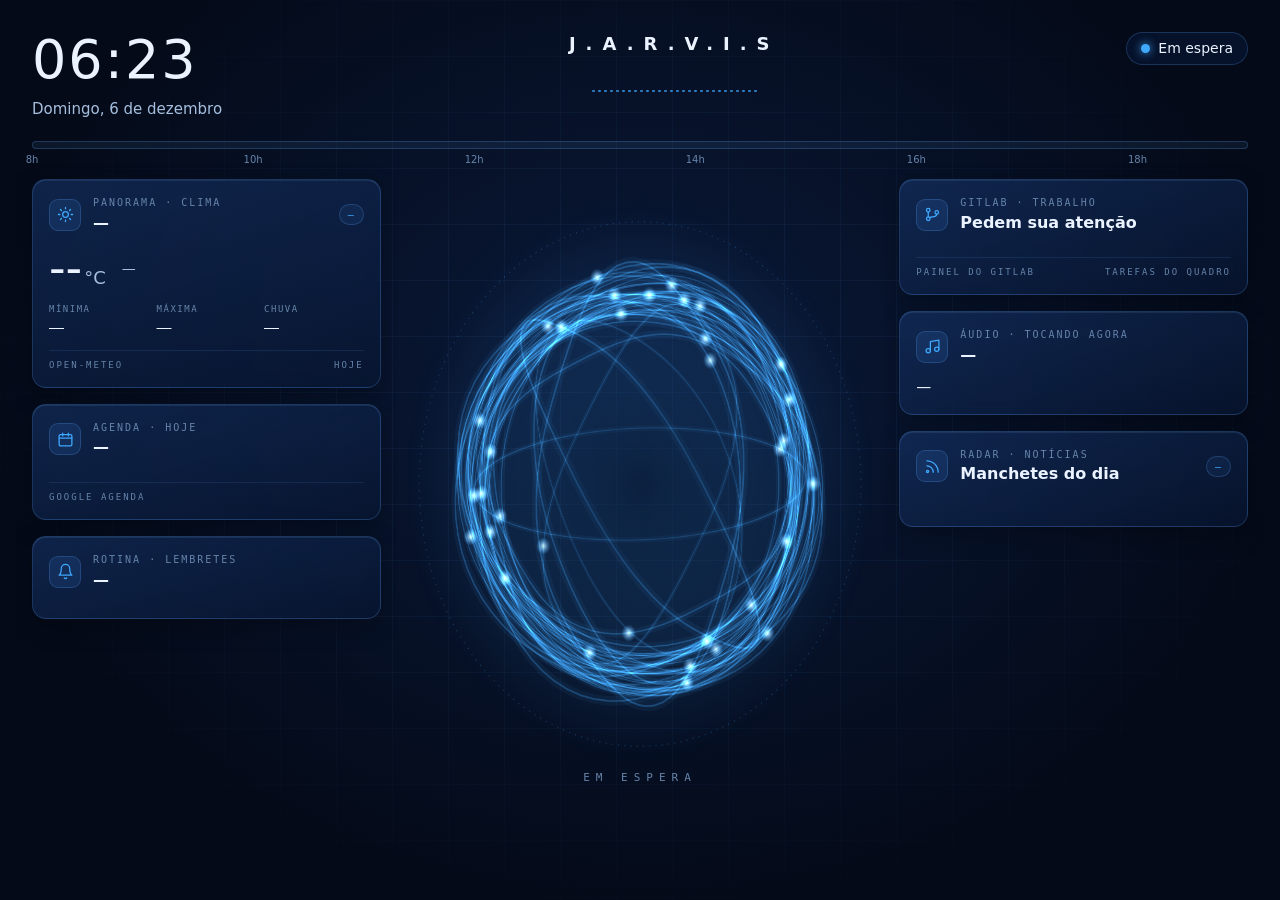
==== commit c02efd55: "Palco dentro da esfera, transição do vídeo e esfera de fitas de energia - o assunto do momento numa " ====
--- a/tela/index.html
+++ b/tela/index.html
@@ -165,39 +165,53 @@
   canvas#esfera { flex: 0 1 auto; height: min(100%, 62vh); max-width: 100%; aspect-ratio: 1; min-height: 0; transition: opacity .6s; }
   .rotulo-centro { flex: 0 0 auto; font-family: var(--mono); color: var(--texto-3); font-size: 11px; letter-spacing: 6px; text-transform: uppercase; }
 
-  /* palco: a apresentação do bom dia */
+  /* palco: a apresentação do bom dia, dentro da esfera (como no vídeo de referência): o assunto do
+     momento numa faixa de vidro na metade de cima, os que já passaram numa fileira logo abaixo, e a
+     esfera aparecendo em volta e através do vidro */
   .palco { grid-column: 1 / -1; grid-row: 3; position: relative; z-index: 2; pointer-events: none; display: none;
-           flex-direction: column; align-items: center; justify-content: center; gap: 24px; min-height: 0; }
+           flex-direction: column; align-items: center; justify-content: center; gap: 14px; min-height: 0; }
   body.em-palco .palco { display: flex; }
   body.em-palco .coluna { opacity: 0; transform: scale(.96); }
+  body.em-palco .centro { grid-column: 1 / -1; }
+  body.em-palco canvas#esfera { height: 100%; }
   body.em-palco .linha-tempo { opacity: .35; }
-  body.em-palco canvas#esfera { opacity: .85; }
   body.em-palco .rotulo-centro { visibility: hidden; }
-  .heroi-slot { width: min(720px, 58vw); min-height: 0; display: grid; }
-  .heroi { grid-area: 1 / 1; animation: entra .55s cubic-bezier(.2,.8,.2,1) both; border-color: var(--acento);
-           box-shadow: 0 0 0 1px var(--acento), 0 0 40px var(--brilho), 0 18px 48px rgba(0,0,0,.45); padding: 20px 24px; }
-  .heroi.sai { animation: sai .35s ease-in both; }
-  /* desfoque de fundo + animação travava a pintura da página no Chrome sem GPU: o palco usa fundo opaco */
-  .heroi, .mini { backdrop-filter: none; background: linear-gradient(160deg, rgba(24, 58, 116, 0.92), rgba(8, 22, 50, 0.94)); }
-  .heroi .rotulos b { font-size: 22px; }
-  .heroi .icone { width: 40px; height: 40px; border-radius: 11px; }
-  .heroi .numero { font-size: 64px; }
-  .heroi ul.lista li, .heroi .noticia, .heroi .ontem-texto p { font-size: 16px; }
-  .heroi .noticia { -webkit-line-clamp: 4; }
-  .heroi .faixa img { width: 96px; height: 96px; }
-  .heroi .faixa .t { font-size: 20px; }
-  .doca { display: flex; gap: 16px; justify-content: center; flex-wrap: nowrap; max-width: 100%; }
-  .mini { width: 230px; padding: 12px; animation: doca .5s cubic-bezier(.2,.8,.2,1) both; opacity: .9; }
-  .mini .cab { margin-bottom: 8px; }
-  .mini .rotulos b { font-size: 14px; }
-  .mini .rotulos small { white-space: nowrap; overflow: hidden; text-overflow: ellipsis; }
-  .mini .icone { width: 26px; height: 26px; border-radius: 8px; }
-  .mini > :not(.cab):not(.rodape) { max-height: 64px; overflow: hidden; -webkit-mask-image: linear-gradient(#000 60%, transparent); mask-image: linear-gradient(#000 60%, transparent); }
-  .mini .numero { font-size: 30px; }
-  .mini .etiquetas, .mini .rodape { display: none; }
-  @keyframes entra { from { opacity: 0; transform: translateY(16px) scale(.94); } to { opacity: 1; transform: none; } }
-  @keyframes sai { to { opacity: 0; transform: translateY(40px) scale(.9); } }
-  @keyframes doca { from { opacity: 0; transform: translateY(-24px) scale(1.08); } to { opacity: .9; transform: none; } }
+  .heroi-slot { width: min(560px, 46vw); height: 230px; display: grid; align-items: end; }
+  .doca { height: 128px; display: flex; gap: 12px; justify-content: center; align-items: flex-start; flex-wrap: nowrap; }
+  .heroi, .mini { background: linear-gradient(160deg, rgba(30, 70, 140, 0.50), rgba(8, 24, 56, 0.62));
+                  backdrop-filter: blur(5px); border-color: rgba(120, 200, 255, .45); }
+  .heroi { grid-area: 1 / 1; padding: 16px 20px; max-height: 230px; overflow: hidden;
+           box-shadow: 0 0 0 1px rgba(120, 200, 255, .35), 0 0 32px var(--brilho), 0 14px 40px rgba(0,0,0,.35); }
+  .heroi .rotulos b { font-size: 20px; }
+  .heroi .icone { width: 36px; height: 36px; border-radius: 10px; }
+  .heroi .numero { font-size: 52px; }
+  .heroi ul.lista li, .heroi .noticia, .heroi .ontem-texto p { font-size: 15px; }
+  .heroi .noticia { -webkit-line-clamp: 2; padding: 4px 0; }
+  .heroi .faixa img { width: 72px; height: 72px; }
+  .heroi .faixa .t { font-size: 18px; }
+  .heroi .rodape { margin-top: 8px; }
+  /* materializar: a moldura de vidro chega primeiro, o conteúdo aparece logo depois */
+  .heroi.chega { animation: moldura .45s cubic-bezier(.2,.8,.2,1) both; }
+  .heroi.chega > * { animation: conteudo .35s ease-out .18s both; }
+  @keyframes moldura { from { opacity: 0; transform: scale(.96); filter: blur(6px); box-shadow: 0 0 0 1px var(--acento), 0 0 60px var(--brilho); }
+                       to { opacity: 1; transform: none; filter: none; } }
+  @keyframes conteudo { from { opacity: 0; transform: translateY(4px); } to { opacity: 1; transform: none; } }
+  .mini { width: 170px; height: 120px; padding: 10px 12px; overflow: hidden; }
+  .mini .cab { margin-bottom: 6px; gap: 8px; }
+  .mini .rotulos b { font-size: 13px; }
+  .mini .rotulos small { font-size: 8px; white-space: nowrap; overflow: hidden; text-overflow: ellipsis; }
+  .mini .icone { width: 24px; height: 24px; border-radius: 7px; }
+  .mini .icone svg { width: 13px; height: 13px; }
+  .mini > :not(.cab):not(.rodape) { max-height: 64px; overflow: hidden; font-size: 12px;
+                                    -webkit-mask-image: linear-gradient(#000 55%, transparent); mask-image: linear-gradient(#000 55%, transparent); }
+  .mini .numero { font-size: 28px; }
+  .mini ul.lista li, .mini .noticia, .mini .ontem-texto p { font-size: 12px; }
+  .mini .etiquetas, .mini .rodape, .mini .trio { display: none; }
+  .mini.chega { animation: pousa .2s ease-out both; }
+  @keyframes pousa { from { opacity: .6; } to { opacity: 1; } }
+  /* o cartão que sai voa até a vaga dele na fileira (posição fixa, animado pelo script) */
+  .voando { position: fixed; margin: 0; z-index: 3; transform-origin: top left;
+            transition: transform .45s cubic-bezier(.4,0,.2,1), opacity .45s; pointer-events: none; }
 
   /* legenda: a frase que ele está falando */
   .legenda {
@@ -231,17 +245,19 @@
     .barra { margin-top: 8px; }
     .seguir { margin-top: 4px; }
     .legenda { min-height: 44px; }
-    .heroi-slot { width: min(640px, 62vw); }
-    .heroi { padding: 16px 20px; }
-    .heroi .numero { font-size: 48px; }
-    .mini { width: 190px; }
-    .palco { gap: 12px; }
+    .heroi-slot { width: min(480px, 52vw); height: 190px; }
+    .heroi { padding: 12px 16px; max-height: 190px; }
+    .heroi .numero { font-size: 40px; }
+    .heroi .rotulos b { font-size: 17px; }
+    .doca { height: 104px; }
+    .mini { width: 140px; height: 98px; }
+    .palco { gap: 8px; }
   }
   @media (max-width: 900px) {
     .tela { grid-template-columns: 1fr; grid-template-areas: "topo" "linha" "centro" "esq" "dir" "legenda"; overflow-y: auto; height: auto; }
     body { overflow: auto; }
   }
-  @media (prefers-reduced-motion: reduce) { .cartao, .heroi, .mini { transition: none; animation: none; } }
+  @media (prefers-reduced-motion: reduce) { .cartao, .heroi, .mini, .voando { transition: none; animation: none; } }
 </style>
 </head>
 <body>
@@ -480,18 +496,34 @@
   const original = document.querySelector(`.coluna .cartao[data-assunto="${assuntoFixo}"]`);
   if (!original) return;
   const antigo = $("heroi").firstElementChild;
-  if (antigo && heroiAssunto && !$("doca").querySelector(`[data-assunto="${heroiAssunto}"]`)) {
-    const mini = antigo.cloneNode(true);
-    mini.className = "cartao mini";
-    $("doca").appendChild(mini);
-  }
-  if (antigo) { antigo.classList.add("sai"); setTimeout(() => antigo.remove(), 350); }
+  if (antigo) mandarParaDoca(antigo, heroiAssunto);
   const heroi = original.cloneNode(true);
   heroi.removeAttribute("id");
   heroi.querySelectorAll("[id]").forEach((el) => el.removeAttribute("id"));
-  heroi.className = "cartao heroi";
+  heroi.className = "cartao heroi chega";
   $("heroi").appendChild(heroi);
   heroiAssunto = assuntoFixo;
+}
+
+// O cartão que sai encolhe e desliza até a vaga dele na fileira (a técnica FLIP: mede onde está,
+// mede onde vai ficar, e anima só o transform). Assunto que já está na fileira só some.
+function mandarParaDoca(antigo, assunto) {
+  const de = antigo.getBoundingClientRect();
+  if (!assunto || $("doca").querySelector(`[data-assunto="${assunto}"]`)) { antigo.remove(); return; }
+  const mini = antigo.cloneNode(true);
+  mini.className = "cartao mini";
+  mini.style.visibility = "hidden";
+  $("doca").appendChild(mini);
+  const para = mini.getBoundingClientRect();
+  Object.assign(antigo.style, { left: `${de.left}px`, top: `${de.top}px`, width: `${de.width}px`, height: `${de.height}px` });
+  antigo.classList.remove("chega");
+  antigo.classList.add("voando");
+  document.body.appendChild(antigo);
+  requestAnimationFrame(() => requestAnimationFrame(() => {
+    antigo.style.transform = `translate(${para.left - de.left}px, ${para.top - de.top}px) scale(${para.width / de.width}, ${para.height / de.height})`;
+    antigo.style.opacity = "0.6";
+  }));
+  setTimeout(() => { antigo.remove(); mini.style.visibility = ""; mini.classList.add("chega"); }, 460);
 }
 
 const CEU = { 0: "Céu limpo", 1: "Quase sem nuvens", 2: "Parcialmente nublado", 3: "Nublado", 45: "Neblina", 48: "Neblina",
@@ -599,10 +631,14 @@
 // falando pulsa com a voz de verdade (nível do /nivel).
 const cv = $("esfera"), ctx = cv.getContext("2d");
 const W = cv.width, C = W / 2;
-const FIOS = Array.from({ length: 30 }, () => ({
-  a: Math.random() * Math.PI, b: Math.random() * Math.PI * 2,   // inclinação do círculo
-  k: 2 + Math.floor(Math.random() * 3), f: Math.random() * 6.28, // ondulação
-  v: 0.4 + Math.random() * 0.8, larg: 0.6 + Math.random() * 1.4,
+// a maioria dos fios fica quase de frente (vira um anel na borda), alguns inclinados atravessam
+const FIOS = Array.from({ length: 34 }, (_, i) => ({
+  a: i % 10 < 7 ? Math.random() * 0.5 : 0.5 + Math.random() * 1.1, // inclinação
+  b: Math.random() * Math.PI * 2,                                     // giro em volta do centro
+  r: 0.86 + Math.random() * 0.2,                                      // espessura da casca
+  k: 2 + Math.floor(Math.random() * 3), f: Math.random() * 6.28,     // ondulação
+  v: 0.3 + Math.random() * 0.9, larg: 0.8 + Math.random() * 1.6,
+  faisca: Math.random() * Math.PI * 2,                                // um ponto de luz correndo no fio
 }));
 const VEL = { parado: 0.25, ouvindo: 0.6, pensando: 1.8, falando: 0.9 };
 let fase = 0, energia = 0, ondas = [];
@@ -640,41 +676,49 @@
 
   // anel fino de fora, tracejado e girando
   ctx.save(); ctx.translate(C, C); ctx.rotate(fase * 0.6); ctx.setLineDash([2, 10]);
-  ctx.beginPath(); ctx.arc(0, 0, W * 0.44, 0, Math.PI * 2);
-  ctx.strokeStyle = cor(0.35 + energia * 0.3); ctx.lineWidth = 2; ctx.stroke(); ctx.restore();
+  ctx.beginPath(); ctx.arc(0, 0, W * 0.47, 0, Math.PI * 2);
+  ctx.strokeStyle = cor(0.22 + energia * 0.2); ctx.lineWidth = 2; ctx.stroke(); ctx.restore();
 
   if (document.body.dataset.perto === "1") {  // reunião em 5 minutos: anel laranja pulsando
-    ctx.beginPath(); ctx.arc(C, C, W * 0.475, 0, Math.PI * 2);
+    ctx.beginPath(); ctx.arc(C, C, W * 0.49, 0, Math.PI * 2);
     ctx.strokeStyle = `rgba(255,138,76,${0.35 + 0.35 * Math.abs(Math.sin(t / 500))})`; ctx.lineWidth = 6; ctx.stroke();
   }
 
-  // os fios de luz
-  const R = W * 0.30 * (1 + energia * 0.10);
-  const ga = fase * 1.1, cg = Math.cos(ga), sg = Math.sin(ga);
+  // os fios de luz: cada um é um círculo levemente inclinado que ondula e gira em volta do centro
+  const R = W * 0.36 * (1 + energia * 0.06);
   ctx.globalCompositeOperation = "lighter";
+  const pontos = [];
   for (const fio of FIOS) {
-    const ca = Math.cos(fio.a), sa = Math.sin(fio.a), cb = Math.cos(fio.b + fase * fio.v * 0.3), sb = Math.sin(fio.b + fase * fio.v * 0.3);
-    ctx.beginPath();
-    for (let s = 0; s <= 72; s++) {
-      const th = (s / 72) * Math.PI * 2;
-      // ondulação: mais forte quando ele fala alto
-      const r = 1 + (0.03 + energia * 0.09) * Math.sin(fio.k * th + t / (700 / fio.v) + fio.f);
-      let x = Math.cos(th) * r, y = Math.sin(th) * r, z = 0;
-      [y, z] = [y * ca - z * sa, y * sa + z * ca];   // inclina
-      [x, z] = [x * cb - z * sb, x * sb + z * cb];   // gira em volta do eixo do fio
-      [x, z] = [x * cg - z * sg, x * sg + z * cg];   // gira o conjunto
+    const inc = fio.a + 0.12 * Math.sin(t / (2600 / fio.v) + fio.f);
+    const ci = Math.cos(inc), si = Math.sin(inc);
+    const gira = fio.b + fase * fio.v * 0.5, cg = Math.cos(gira), sg = Math.sin(gira);
+    const caminho = new Path2D();
+    let fx = 0, fy = 0;
+    const faisca = fio.faisca + t / (900 / fio.v);
+    for (let s = 0; s <= 80; s++) {
+      const th = (s / 80) * Math.PI * 2;
+      const r = fio.r * (1 + (0.035 + energia * 0.07) * Math.sin(fio.k * th + t / (650 / fio.v) + fio.f));
+      let x = Math.cos(th) * r, y = Math.sin(th) * r * ci;   // inclina (achata em y)
+      [x, y] = [x * cg - y * sg, x * sg + y * cg];           // gira em volta do centro
       const px = C + x * R, py = C + y * R;
-      s ? ctx.lineTo(px, py) : ctx.moveTo(px, py);
+      s ? caminho.lineTo(px, py) : caminho.moveTo(px, py);
+      if (Math.abs(((th - faisca) % 6.283 + 6.283) % 6.283) < 0.08) { fx = px; fy = py; }
     }
-    ctx.strokeStyle = cor(0.10 + energia * 0.22);
-    ctx.lineWidth = fio.larg * 1.6;
-    ctx.stroke();
+    // brilho largo e fraco por baixo, fio fino e forte por cima
+    ctx.strokeStyle = cor(0.05 + energia * 0.05); ctx.lineWidth = fio.larg * 7; ctx.stroke(caminho);
+    ctx.strokeStyle = cor(0.22 + energia * 0.28); ctx.lineWidth = fio.larg * 1.3; ctx.stroke(caminho);
+    if (fx) pontos.push([fx, fy]);
+  }
+  for (const [x, y] of pontos) {
+    const g = ctx.createRadialGradient(x, y, 0, x, y, 14);
+    g.addColorStop(0, "rgba(220,245,255,0.9)"); g.addColorStop(1, cor(0));
+    ctx.fillStyle = g; ctx.beginPath(); ctx.arc(x, y, 14, 0, Math.PI * 2); ctx.fill();
   }
   ctx.globalCompositeOperation = "source-over";
-  // núcleo
-  const nucleo = ctx.createRadialGradient(C, C, 0, C, C, R * 0.6);
-  nucleo.addColorStop(0, cor(0.30 + energia * 0.35)); nucleo.addColorStop(1, cor(0));
-  ctx.fillStyle = nucleo; ctx.beginPath(); ctx.arc(C, C, R * 0.6, 0, Math.PI * 2); ctx.fill();
+  // o centro fica mais escuro: a luz está na casca, como no vídeo
+  const miolo = ctx.createRadialGradient(C, C, 0, C, C, R * 0.8);
+  miolo.addColorStop(0, "rgba(4,12,32,0.55)"); miolo.addColorStop(1, "rgba(4,12,32,0)");
+  ctx.fillStyle = miolo; ctx.beginPath(); ctx.arc(C, C, R * 0.8, 0, Math.PI * 2); ctx.fill();
   requestAnimationFrame(quadro);
 }
 requestAnimationFrame(quadro);
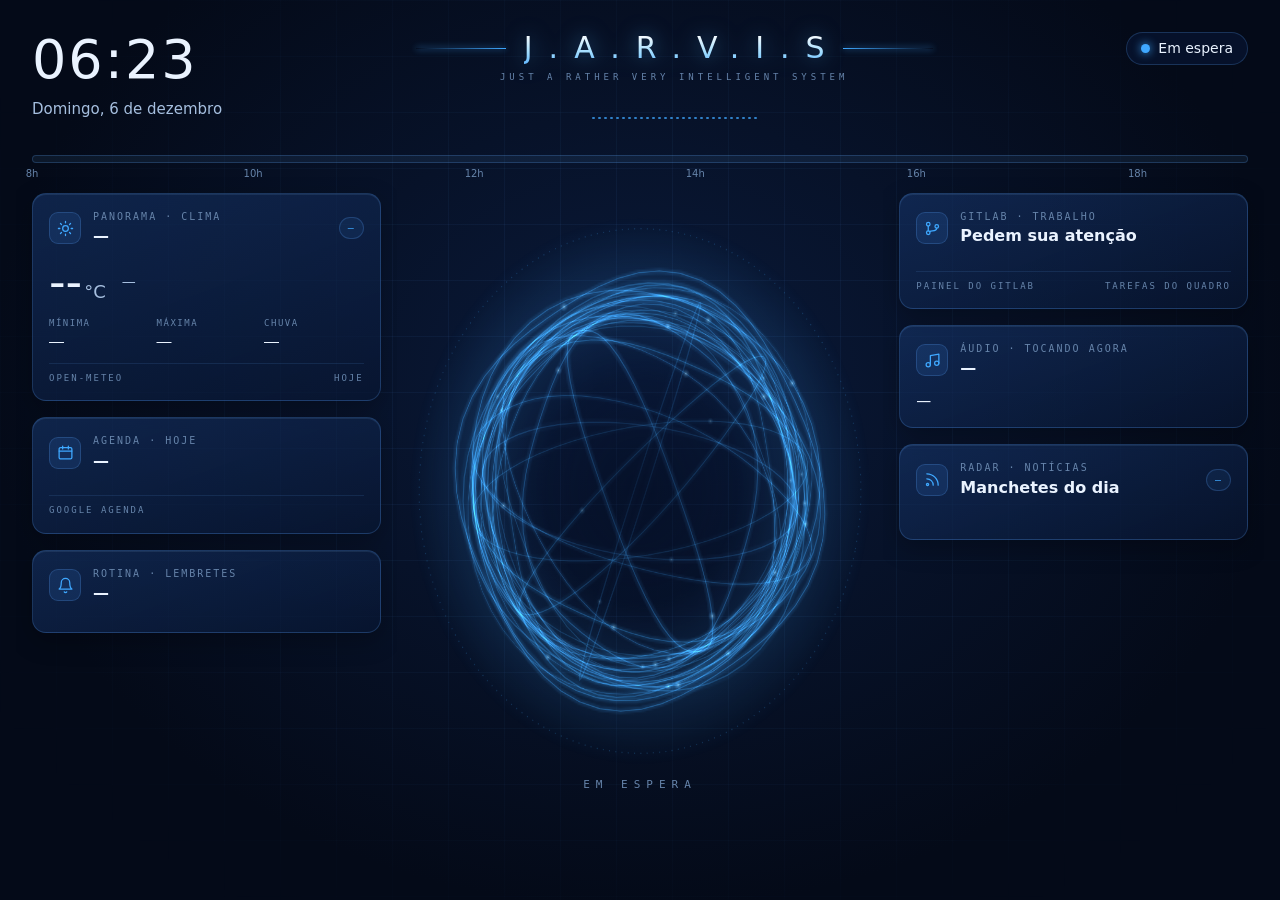
==== commit 81fd87d7: "Esfera que respira com a voz e nome J.A.R.V.I.S redesenhado - esfera: o volume manda no brilho, na e" ====
--- a/tela/index.html
+++ b/tela/index.html
@@ -64,8 +64,21 @@
   .topo { grid-area: topo; display: flex; align-items: flex-start; justify-content: space-between; }
   .relogio .hora { font-size: 54px; font-weight: 200; letter-spacing: 2px; font-variant-numeric: tabular-nums; }
   .relogio .data { color: var(--texto-2); margin-top: 2px; }
-  .marca { text-align: center; padding-top: 8px; }
-  .marca .nome { letter-spacing: 10px; font-weight: 600; font-size: 18px; color: var(--texto); }
+  .marca { text-align: center; padding-top: 4px; }
+  /* o nome: fino, espaçado, com degradê de branco para azul, brilho e um traço de cada lado */
+  .marca .nome { display: inline-flex; align-items: center; gap: 18px; }
+  .marca .nome b {
+    font-size: 30px; font-weight: 200; letter-spacing: 16px; margin-right: -16px;
+    background: linear-gradient(180deg, #ffffff 15%, #9fdcff 60%, #4aa8ff 100%);
+    -webkit-background-clip: text; background-clip: text; color: transparent;
+    filter: drop-shadow(0 0 10px rgba(80, 180, 255, .55));
+  }
+  .marca .nome::before, .marca .nome::after {
+    content: ""; width: 90px; height: 1px; background: linear-gradient(90deg, transparent, var(--acento));
+    box-shadow: 0 0 6px var(--acento);
+  }
+  .marca .nome::after { background: linear-gradient(270deg, transparent, var(--acento)); }
+  .marca .sigla { font-family: var(--mono); font-size: 9px; letter-spacing: 4px; color: var(--texto-3); margin-top: 2px; text-transform: uppercase; }
   .marca .fala { font-family: var(--mono); font-size: 13px; letter-spacing: 6px; color: var(--acento); margin-top: 8px;
                  text-shadow: 0 0 10px var(--brilho); min-height: 16px; text-transform: uppercase; }
   .onda { display: flex; gap: 3px; justify-content: center; align-items: center; height: 14px; margin-top: 4px; }
@@ -94,7 +107,7 @@
   .cartao {
     position: relative; padding: 16px; border-radius: 14px;
     background: linear-gradient(160deg, var(--cartao-1), var(--cartao-2));
-    border: 1px solid var(--borda); backdrop-filter: blur(8px);
+    border: 1px solid var(--borda);
     box-shadow: inset 0 1px 0 rgba(150, 205, 255, .10), 0 8px 24px rgba(0, 0, 0, .25);
     transition: border-color .4s, box-shadow .4s, transform .4s, opacity .4s, filter .4s;
   }
@@ -178,8 +191,8 @@
   body.em-palco .rotulo-centro { visibility: hidden; }
   .heroi-slot { width: min(560px, 46vw); height: 230px; display: grid; align-items: end; }
   .doca { height: 128px; display: flex; gap: 12px; justify-content: center; align-items: flex-start; flex-wrap: nowrap; }
-  .heroi, .mini { background: linear-gradient(160deg, rgba(30, 70, 140, 0.50), rgba(8, 24, 56, 0.62));
-                  backdrop-filter: blur(5px); border-color: rgba(120, 200, 255, .45); }
+  /* sem backdrop-filter: com a esfera mexendo atrás, o desfoque era refeito a cada quadro (14 fps) */
+  .heroi, .mini { background: linear-gradient(160deg, rgba(30, 70, 140, 0.58), rgba(8, 24, 56, 0.72)); border-color: rgba(120, 200, 255, .45); }
   .heroi { grid-area: 1 / 1; padding: 16px 20px; max-height: 230px; overflow: hidden;
            box-shadow: 0 0 0 1px rgba(120, 200, 255, .35), 0 0 32px var(--brilho), 0 14px 40px rgba(0,0,0,.35); }
   .heroi .rotulos b { font-size: 20px; }
@@ -227,7 +240,9 @@
     .relogio .hora { font-size: 40px; }
     .relogio .data { font-size: 13px; }
     .marca { padding-top: 4px; }
-    .marca .nome { font-size: 15px; letter-spacing: 8px; }
+    .marca .nome b { font-size: 22px; letter-spacing: 12px; margin-right: -12px; }
+    .marca .nome::before, .marca .nome::after { width: 56px; }
+    .marca .sigla { font-size: 8px; letter-spacing: 3px; }
     .marca .fala { margin-top: 4px; }
     .situacao { padding-top: 4px; }
     .coluna { gap: 8px; }
@@ -265,7 +280,8 @@
   <header class="topo">
     <div class="relogio"><div class="hora" id="hora">--:--</div><div class="data" id="data"></div></div>
     <div class="marca">
-      <div class="nome">J.A.R.V.I.S</div>
+      <div class="nome"><b>J.A.R.V.I.S</b></div>
+      <div class="sigla">Just A Rather Very Intelligent System</div>
       <div class="fala" id="fala"></div>
       <div class="onda" id="onda"></div>
       <div class="contagem" id="contagem"></div>
@@ -626,98 +642,123 @@
 setInterval(equalizador, 80);
 
 // ------------------------------------------------------------------ a esfera
-// Fios de luz entrelaçados numa esfera, como uma bola de plasma. Cada fio é um círculo inclinado
-// que ondula; o conjunto gira. Parado respira devagar; ouvindo abre ondas; pensando gira rápido;
-// falando pulsa com a voz de verdade (nível do /nivel).
+// Fitas de luz formando uma casca, como no vídeo de referência. A voz manda: com ela as fitas
+// acendem, engrossam e ondulam mais, e o brilho corre pela casca em ondas; no silêncio a esfera
+// respira devagar. Desenho em duas camadas para ficar leve no vídeo integrado do notebook: o
+// brilho largo numa tela pequena ampliada (já sai suave) e o fio fino por cima.
 const cv = $("esfera"), ctx = cv.getContext("2d");
 const W = cv.width, C = W / 2;
-// a maioria dos fios fica quase de frente (vira um anel na borda), alguns inclinados atravessam
-const FIOS = Array.from({ length: 34 }, (_, i) => ({
-  a: i % 10 < 7 ? Math.random() * 0.5 : 0.5 + Math.random() * 1.1, // inclinação
-  b: Math.random() * Math.PI * 2,                                     // giro em volta do centro
-  r: 0.86 + Math.random() * 0.2,                                      // espessura da casca
-  k: 2 + Math.floor(Math.random() * 3), f: Math.random() * 6.28,     // ondulação
-  v: 0.3 + Math.random() * 0.9, larg: 0.8 + Math.random() * 1.6,
-  faisca: Math.random() * Math.PI * 2,                                // um ponto de luz correndo no fio
+const G = 300, ESC = G / W;                       // a camada de brilho, em 1/3 da resolução
+const brilho = document.createElement("canvas"); brilho.width = brilho.height = G;
+const gctx = brilho.getContext("2d");
+const faiscaImg = (() => {                        // o ponto de luz, desenhado uma vez só
+  const c = document.createElement("canvas"); c.width = c.height = 64;
+  const g = c.getContext("2d"), r = g.createRadialGradient(32, 32, 0, 32, 32, 32);
+  r.addColorStop(0, "rgba(235,250,255,1)"); r.addColorStop(0.25, "rgba(150,220,255,.55)"); r.addColorStop(1, "rgba(60,160,255,0)");
+  g.fillStyle = r; g.fillRect(0, 0, 64, 64); return c;
+})();
+// a maioria dos fios fica quase de frente (vira a casca na borda), alguns inclinados atravessam
+const FIOS = Array.from({ length: 30 }, (_, i) => ({
+  a: i % 10 < 7 ? Math.random() * 0.55 : 0.6 + Math.random() * 1.0,
+  b: Math.random() * Math.PI * 2, sentido: i % 2 ? 1 : -1,
+  r: 0.84 + Math.random() * 0.22,
+  k: 2 + Math.floor(Math.random() * 3), f: Math.random() * 6.28,
+  v: 0.5 + Math.random() * 1.0, larg: 0.8 + Math.random() * 1.4,
+  faisca: Math.random() * Math.PI * 2,
 }));
-const VEL = { parado: 0.25, ouvindo: 0.6, pensando: 1.8, falando: 0.9 };
-let fase = 0, energia = 0, ondas = [];
-
+const VEL = { parado: 0.35, ouvindo: 0.8, pensando: 2.0, falando: 1.2 };
+let fase = 0, energia = 0, pico = 0, ondas = [], ultimo = 0;
+
+let corAtual = "#3fa8ff";
 function cor(alpha) {
-  const hex = getComputedStyle(document.body).getPropertyValue("--acento").trim() || "#3fa8ff";
-  const n = parseInt(hex.slice(1), 16);
+  const n = parseInt(corAtual.slice(1), 16);
   return `rgba(${n >> 16},${(n >> 8) & 255},${n & 255},${alpha})`;
 }
 
 function quadro(t) {
+  const dt = Math.min(50, t - (ultimo || t)); ultimo = t;
+  corAtual = getComputedStyle(document.body).getPropertyValue("--acento").trim() || "#3fa8ff";
   const reduzir = matchMedia("(prefers-reduced-motion: reduce)").matches;
-  const v = reduzir ? 0.05 : VEL[estado];
-  fase += 0.012 * v;
+  fase += 0.0011 * dt * (reduzir ? 0.05 : VEL[estado]);
+
+  // o quanto ela "acende": a voz de verdade quando há, senão uma respiração por estado
   const real = estado === "falando" ? nivelReal.voz : estado === "ouvindo" ? nivelReal.mic : null;
-  const alvo = real != null ? 0.2 + 0.8 * real
-             : estado === "falando" ? 0.55 + 0.45 * Math.abs(Math.sin(t / 110) * Math.sin(t / 47))
-             : estado === "ouvindo" ? 0.5 : estado === "pensando" ? 0.35 : 0.12 + 0.06 * Math.sin(t / 900);
-  energia += (alvo - energia) * (real != null ? 0.4 : 0.15);
+  const alvo = real != null ? 0.12 + 0.88 * real
+             : estado === "falando" ? 0.45 + 0.4 * Math.abs(Math.sin(t / 130) * Math.sin(t / 53))
+             : estado === "ouvindo" ? 0.4 : estado === "pensando" ? 0.3 + 0.1 * Math.sin(t / 200)
+             : 0.10 + 0.06 * Math.sin(t / 1100);
+  // sobe rápido e cai devagar, como uma luz que respira
+  energia += (alvo - energia) * (alvo > energia ? 0.45 : 0.08);
+  pico = Math.max(pico * 0.92, real != null && real > 0.7 ? real : 0);  // clarão nos picos da voz
   if (estado === "ouvindo" && !reduzir && (real != null ? real > 0.45 && Math.random() < 0.25 : Math.random() < 0.03)) ondas.push(0);
 
   ctx.clearRect(0, 0, W, W);
-  const halo = ctx.createRadialGradient(C, C, W * 0.05, C, C, W * 0.5);
-  halo.addColorStop(0, cor(0.20 + energia * 0.25));
+  const R = W * 0.36 * (1 + energia * 0.07);
+
+  // halo atrás da casca: mais forte com a voz
+  const halo = ctx.createRadialGradient(C, C, R * 0.55, C, C, R * 1.35);
+  halo.addColorStop(0, cor(0));
+  halo.addColorStop(0.55, cor(0.10 + energia * 0.22 + pico * 0.15));
   halo.addColorStop(1, cor(0));
-  ctx.fillStyle = halo;
-  ctx.fillRect(0, 0, W, W);
+  ctx.fillStyle = halo; ctx.fillRect(0, 0, W, W);
 
   ondas = ondas.filter((r) => r < 1);
   ondas.forEach((r, i) => {
-    ctx.beginPath(); ctx.arc(C, C, W * (0.3 + r * 0.18), 0, Math.PI * 2);
+    ctx.beginPath(); ctx.arc(C, C, R * (1.05 + r * 0.25), 0, Math.PI * 2);
     ctx.strokeStyle = cor(0.45 * (1 - r)); ctx.lineWidth = 2; ctx.stroke();
     ondas[i] = r + 0.012;
   });
 
   // anel fino de fora, tracejado e girando
-  ctx.save(); ctx.translate(C, C); ctx.rotate(fase * 0.6); ctx.setLineDash([2, 10]);
+  ctx.save(); ctx.translate(C, C); ctx.rotate(fase * 0.4); ctx.setLineDash([2, 10]);
   ctx.beginPath(); ctx.arc(0, 0, W * 0.47, 0, Math.PI * 2);
-  ctx.strokeStyle = cor(0.22 + energia * 0.2); ctx.lineWidth = 2; ctx.stroke(); ctx.restore();
-
+  ctx.strokeStyle = cor(0.18 + energia * 0.2); ctx.lineWidth = 2; ctx.stroke(); ctx.restore();
   if (document.body.dataset.perto === "1") {  // reunião em 5 minutos: anel laranja pulsando
     ctx.beginPath(); ctx.arc(C, C, W * 0.49, 0, Math.PI * 2);
     ctx.strokeStyle = `rgba(255,138,76,${0.35 + 0.35 * Math.abs(Math.sin(t / 500))})`; ctx.lineWidth = 6; ctx.stroke();
   }
 
-  // os fios de luz: cada um é um círculo levemente inclinado que ondula e gira em volta do centro
-  const R = W * 0.36 * (1 + energia * 0.06);
+  // as fitas: cada uma é um círculo inclinado que ondula, gira e muda de inclinação
+  gctx.clearRect(0, 0, G, G);
+  gctx.globalCompositeOperation = "lighter";
   ctx.globalCompositeOperation = "lighter";
-  const pontos = [];
+  const amp = 0.025 + energia * 0.11;
+  const faiscas = [];
   for (const fio of FIOS) {
-    const inc = fio.a + 0.12 * Math.sin(t / (2600 / fio.v) + fio.f);
-    const ci = Math.cos(inc), si = Math.sin(inc);
-    const gira = fio.b + fase * fio.v * 0.5, cg = Math.cos(gira), sg = Math.sin(gira);
-    const caminho = new Path2D();
-    let fx = 0, fy = 0;
-    const faisca = fio.faisca + t / (900 / fio.v);
-    for (let s = 0; s <= 80; s++) {
-      const th = (s / 80) * Math.PI * 2;
-      const r = fio.r * (1 + (0.035 + energia * 0.07) * Math.sin(fio.k * th + t / (650 / fio.v) + fio.f));
-      let x = Math.cos(th) * r, y = Math.sin(th) * r * ci;   // inclina (achata em y)
-      [x, y] = [x * cg - y * sg, x * sg + y * cg];           // gira em volta do centro
+    const inc = fio.a + 0.3 * Math.sin(t * 0.00035 * fio.v + fio.f);
+    const ci = Math.cos(inc);
+    const gira = fio.b + fase * fio.v * fio.sentido, cg = Math.cos(gira), sg = Math.sin(gira);
+    const ond = t * 0.0016 * fio.v + fio.f;
+    const caminho = new Path2D(), fino = new Path2D();
+    const alvoFaisca = ((fio.faisca + t * 0.0011 * fio.v) % 6.2832 + 6.2832) % 6.2832;
+    let fx = null;
+    for (let s = 0; s <= 56; s++) {
+      const th = (s / 56) * 6.2832;
+      const r = fio.r * (1 + amp * Math.sin(fio.k * th + ond));
+      let x = Math.cos(th) * r, y = Math.sin(th) * r * ci;
+      [x, y] = [x * cg - y * sg, x * sg + y * cg];
       const px = C + x * R, py = C + y * R;
-      s ? caminho.lineTo(px, py) : caminho.moveTo(px, py);
-      if (Math.abs(((th - faisca) % 6.283 + 6.283) % 6.283) < 0.08) { fx = px; fy = py; }
+      if (s) { caminho.lineTo(px * ESC, py * ESC); fino.lineTo(px, py); } else { caminho.moveTo(px * ESC, py * ESC); fino.moveTo(px, py); }
+      if (fx === null && Math.abs(th - alvoFaisca) < 0.12) fx = [px, py];
     }
-    // brilho largo e fraco por baixo, fio fino e forte por cima
-    ctx.strokeStyle = cor(0.05 + energia * 0.05); ctx.lineWidth = fio.larg * 7; ctx.stroke(caminho);
-    ctx.strokeStyle = cor(0.22 + energia * 0.28); ctx.lineWidth = fio.larg * 1.3; ctx.stroke(caminho);
-    if (fx) pontos.push([fx, fy]);
-  }
-  for (const [x, y] of pontos) {
-    const g = ctx.createRadialGradient(x, y, 0, x, y, 14);
-    g.addColorStop(0, "rgba(220,245,255,0.9)"); g.addColorStop(1, cor(0));
-    ctx.fillStyle = g; ctx.beginPath(); ctx.arc(x, y, 14, 0, Math.PI * 2); ctx.fill();
-  }
+    // o brilho corre pela casca: cada fita acende e apaga um pouco fora de fase das outras
+    const onda = 0.55 + 0.45 * Math.sin(t * 0.0025 + fio.f * 3);
+    const luz = (0.10 + energia * 0.75 + pico * 0.3) * onda;
+    gctx.strokeStyle = cor(Math.min(1, luz * 0.55)); gctx.lineWidth = fio.larg * (1.6 + energia * 2.4); gctx.stroke(caminho);
+    ctx.strokeStyle = cor(Math.min(1, 0.16 + luz * 0.6)); ctx.lineWidth = fio.larg * (0.9 + energia * 0.9); ctx.stroke(fino);
+    if (fx) faiscas.push([fx[0], fx[1], luz]);
+  }
+  ctx.drawImage(brilho, 0, 0, W, W);   // a camada de brilho ampliada: fica suave sozinha
+  for (const [x, y, luz] of faiscas) {
+    const tam = 10 + 26 * Math.min(1, luz);
+    ctx.globalAlpha = Math.min(1, 0.25 + luz);
+    ctx.drawImage(faiscaImg, x - tam / 2, y - tam / 2, tam, tam);
+  }
+  ctx.globalAlpha = 1;
   ctx.globalCompositeOperation = "source-over";
-  // o centro fica mais escuro: a luz está na casca, como no vídeo
+  // o centro fica mais escuro: a luz está na casca
   const miolo = ctx.createRadialGradient(C, C, 0, C, C, R * 0.8);
-  miolo.addColorStop(0, "rgba(4,12,32,0.55)"); miolo.addColorStop(1, "rgba(4,12,32,0)");
+  miolo.addColorStop(0, "rgba(4,12,32,0.5)"); miolo.addColorStop(1, "rgba(4,12,32,0)");
   ctx.fillStyle = miolo; ctx.beginPath(); ctx.arc(C, C, R * 0.8, 0, Math.PI * 2); ctx.fill();
   requestAnimationFrame(quadro);
 }
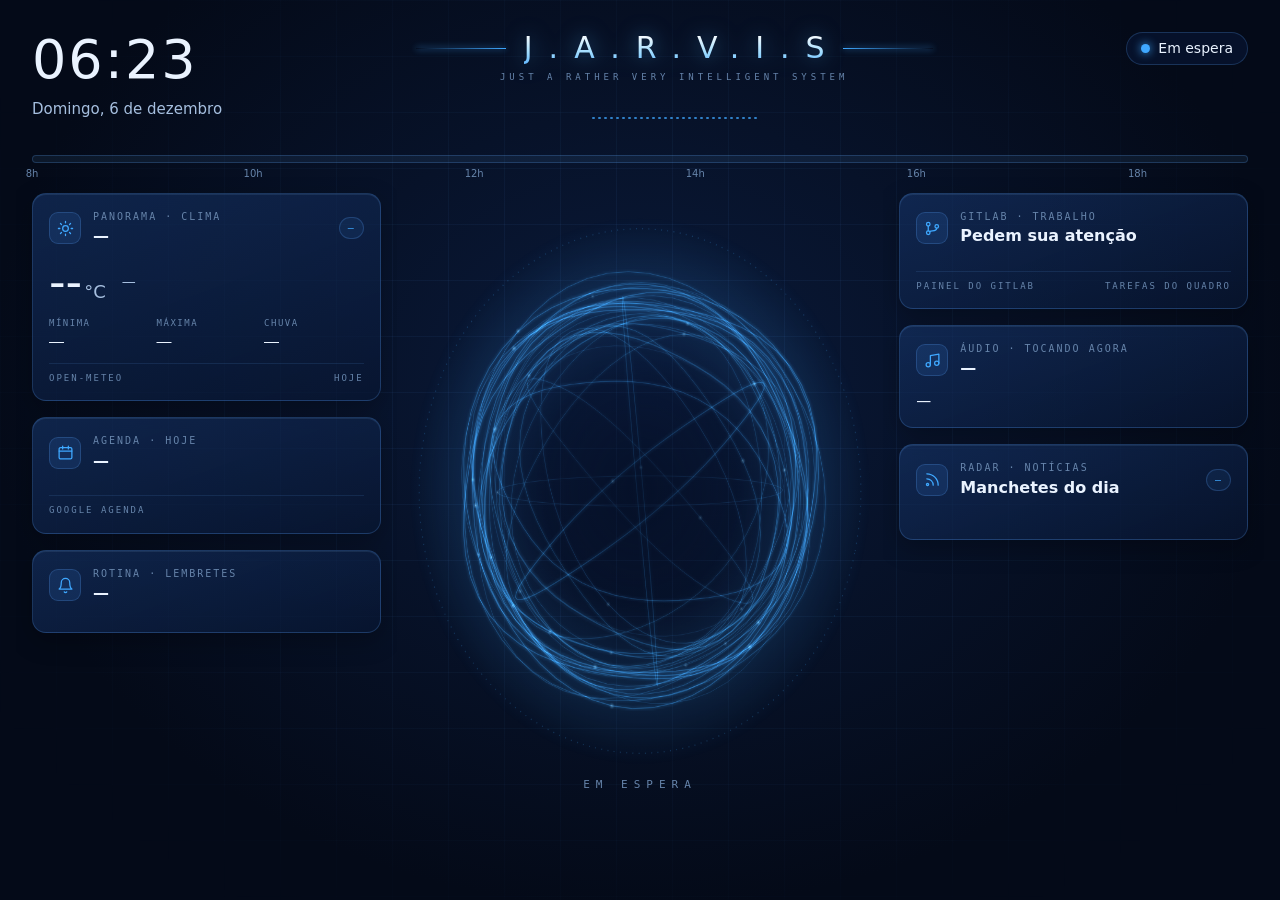
==== commit 919bca76: "Esfera: a voz mexe mais no brilho que na espessura das fitas Com a voz alta as linhas engrossavam de" ====
--- a/tela/index.html
+++ b/tela/index.html
@@ -722,7 +722,7 @@
   gctx.clearRect(0, 0, G, G);
   gctx.globalCompositeOperation = "lighter";
   ctx.globalCompositeOperation = "lighter";
-  const amp = 0.025 + energia * 0.11;
+  const amp = 0.025 + energia * 0.07;
   const faiscas = [];
   for (const fio of FIOS) {
     const inc = fio.a + 0.3 * Math.sin(t * 0.00035 * fio.v + fio.f);
@@ -743,14 +743,15 @@
     }
     // o brilho corre pela casca: cada fita acende e apaga um pouco fora de fase das outras
     const onda = 0.55 + 0.45 * Math.sin(t * 0.0025 + fio.f * 3);
-    const luz = (0.10 + energia * 0.75 + pico * 0.3) * onda;
-    gctx.strokeStyle = cor(Math.min(1, luz * 0.55)); gctx.lineWidth = fio.larg * (1.6 + energia * 2.4); gctx.stroke(caminho);
-    ctx.strokeStyle = cor(Math.min(1, 0.16 + luz * 0.6)); ctx.lineWidth = fio.larg * (0.9 + energia * 0.9); ctx.stroke(fino);
+    // a voz mexe mais no brilho do que na espessura: linha grossa demais vira uma mancha
+    const luz = (0.12 + energia * 0.55 + pico * 0.15) * onda;
+    gctx.strokeStyle = cor(Math.min(1, luz * 0.45)); gctx.lineWidth = fio.larg * (1.3 + energia * 0.7); gctx.stroke(caminho);
+    ctx.strokeStyle = cor(Math.min(1, 0.16 + luz * 0.65)); ctx.lineWidth = fio.larg * (0.8 + energia * 0.3); ctx.stroke(fino);
     if (fx) faiscas.push([fx[0], fx[1], luz]);
   }
   ctx.drawImage(brilho, 0, 0, W, W);   // a camada de brilho ampliada: fica suave sozinha
   for (const [x, y, luz] of faiscas) {
-    const tam = 10 + 26 * Math.min(1, luz);
+    const tam = 8 + 14 * Math.min(1, luz);
     ctx.globalAlpha = Math.min(1, 0.25 + luz);
     ctx.drawImage(faiscaImg, x - tam / 2, y - tam / 2, tam, tam);
   }
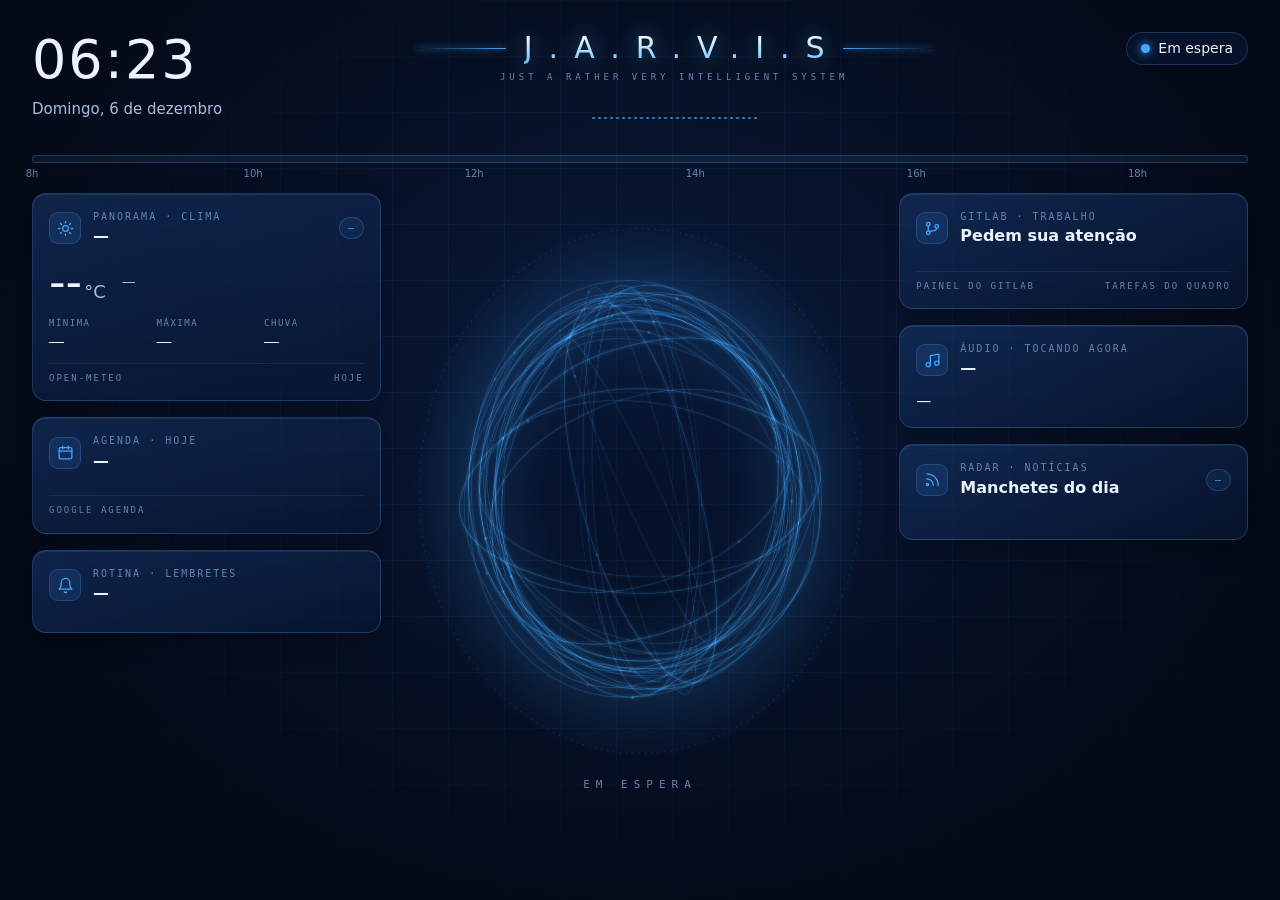
==== commit 724ad03d: "tela: esfera reage um pouco menos à voz Co-Authored-By: Claude Opus 5.5 <noreply@anthropic.com>" ====
--- a/tela/index.html
+++ b/tela/index.html
@@ -722,7 +722,7 @@
   gctx.clearRect(0, 0, G, G);
   gctx.globalCompositeOperation = "lighter";
   ctx.globalCompositeOperation = "lighter";
-  const amp = 0.025 + energia * 0.07;
+  const amp = 0.02 + energia * 0.055;
   const faiscas = [];
   for (const fio of FIOS) {
     const inc = fio.a + 0.3 * Math.sin(t * 0.00035 * fio.v + fio.f);
@@ -744,15 +744,15 @@
     // o brilho corre pela casca: cada fita acende e apaga um pouco fora de fase das outras
     const onda = 0.55 + 0.45 * Math.sin(t * 0.0025 + fio.f * 3);
     // a voz mexe mais no brilho do que na espessura: linha grossa demais vira uma mancha
-    const luz = (0.12 + energia * 0.55 + pico * 0.15) * onda;
-    gctx.strokeStyle = cor(Math.min(1, luz * 0.45)); gctx.lineWidth = fio.larg * (1.3 + energia * 0.7); gctx.stroke(caminho);
-    ctx.strokeStyle = cor(Math.min(1, 0.16 + luz * 0.65)); ctx.lineWidth = fio.larg * (0.8 + energia * 0.3); ctx.stroke(fino);
+    const luz = (0.1 + energia * 0.44 + pico * 0.1) * onda;
+    gctx.strokeStyle = cor(Math.min(1, luz * 0.4)); gctx.lineWidth = fio.larg * (1.2 + energia * 0.5); gctx.stroke(caminho);
+    ctx.strokeStyle = cor(Math.min(1, 0.15 + luz * 0.6)); ctx.lineWidth = fio.larg * (0.8 + energia * 0.2); ctx.stroke(fino);
     if (fx) faiscas.push([fx[0], fx[1], luz]);
   }
   ctx.drawImage(brilho, 0, 0, W, W);   // a camada de brilho ampliada: fica suave sozinha
   for (const [x, y, luz] of faiscas) {
-    const tam = 8 + 14 * Math.min(1, luz);
-    ctx.globalAlpha = Math.min(1, 0.25 + luz);
+    const tam = 7 + 11 * Math.min(1, luz);
+    ctx.globalAlpha = Math.min(1, 0.2 + luz * 0.9);
     ctx.drawImage(faiscaImg, x - tam / 2, y - tam / 2, tam, tam);
   }
   ctx.globalAlpha = 1;
